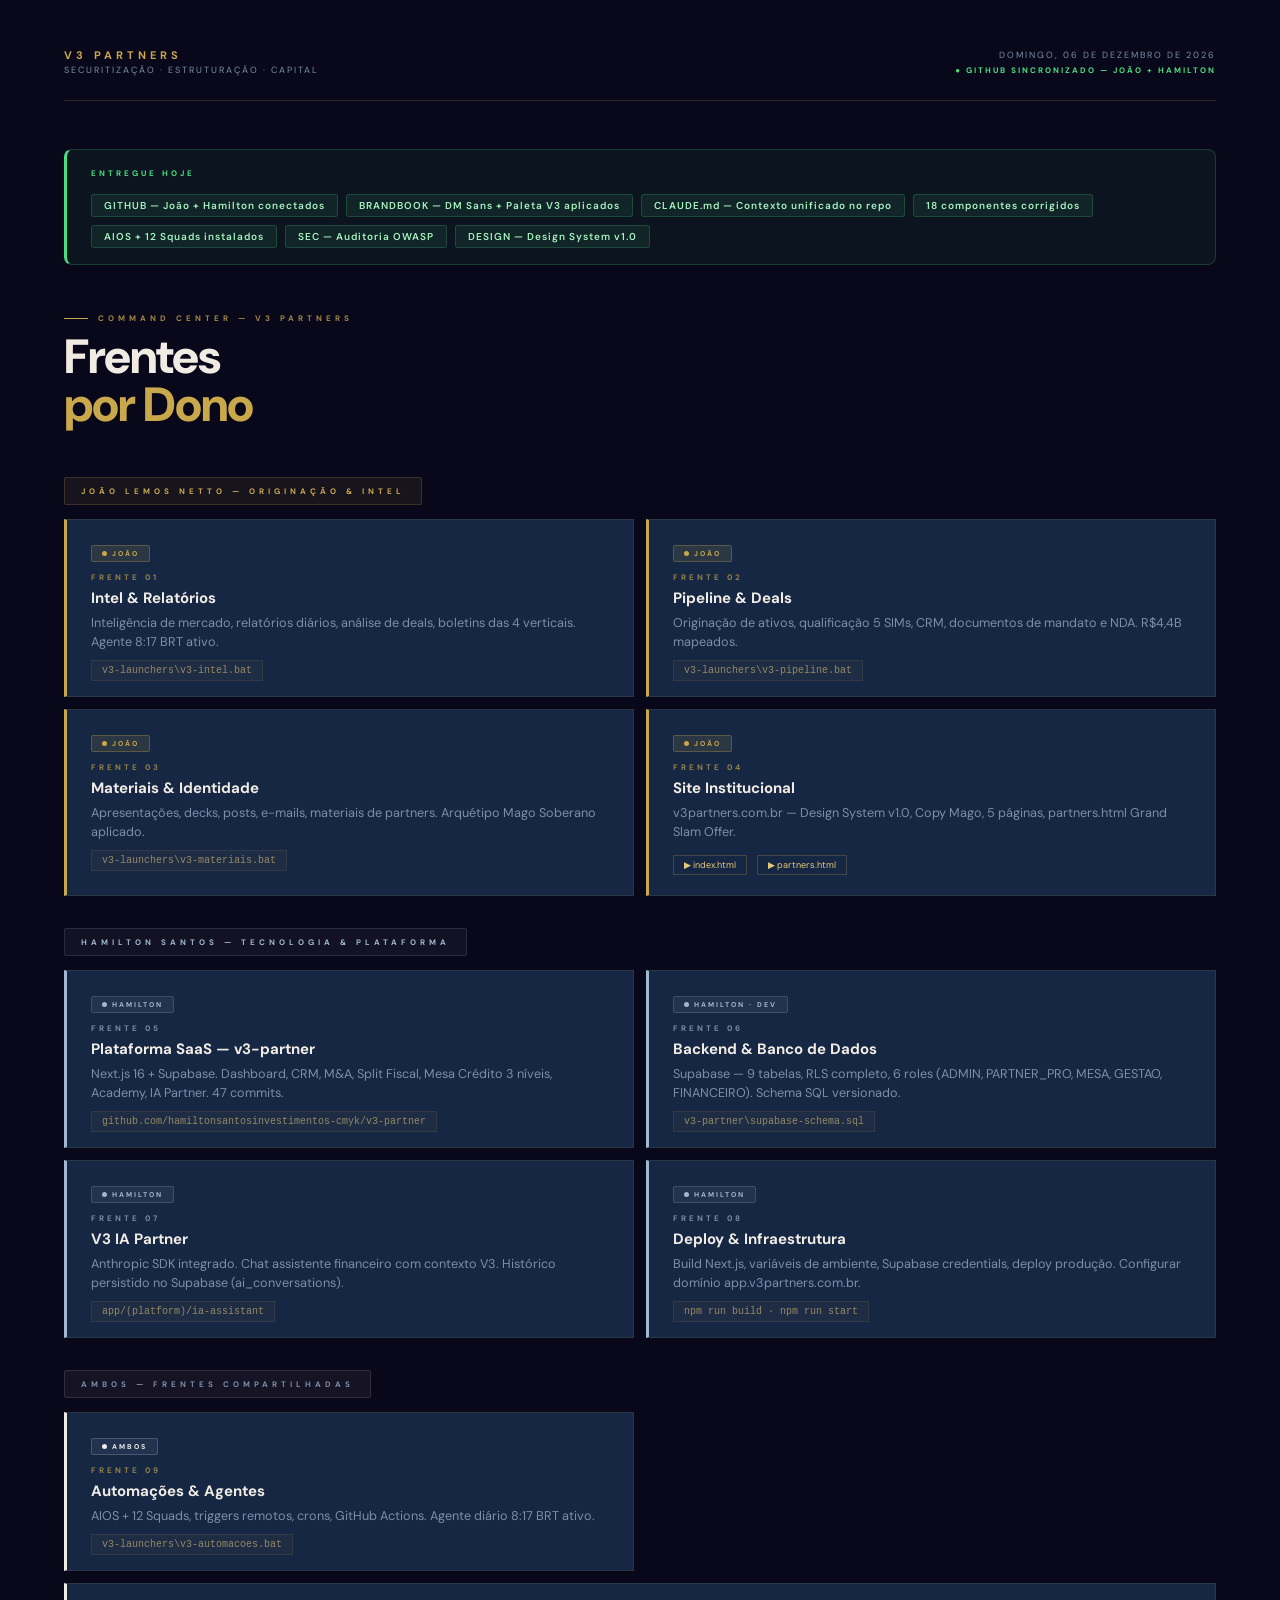
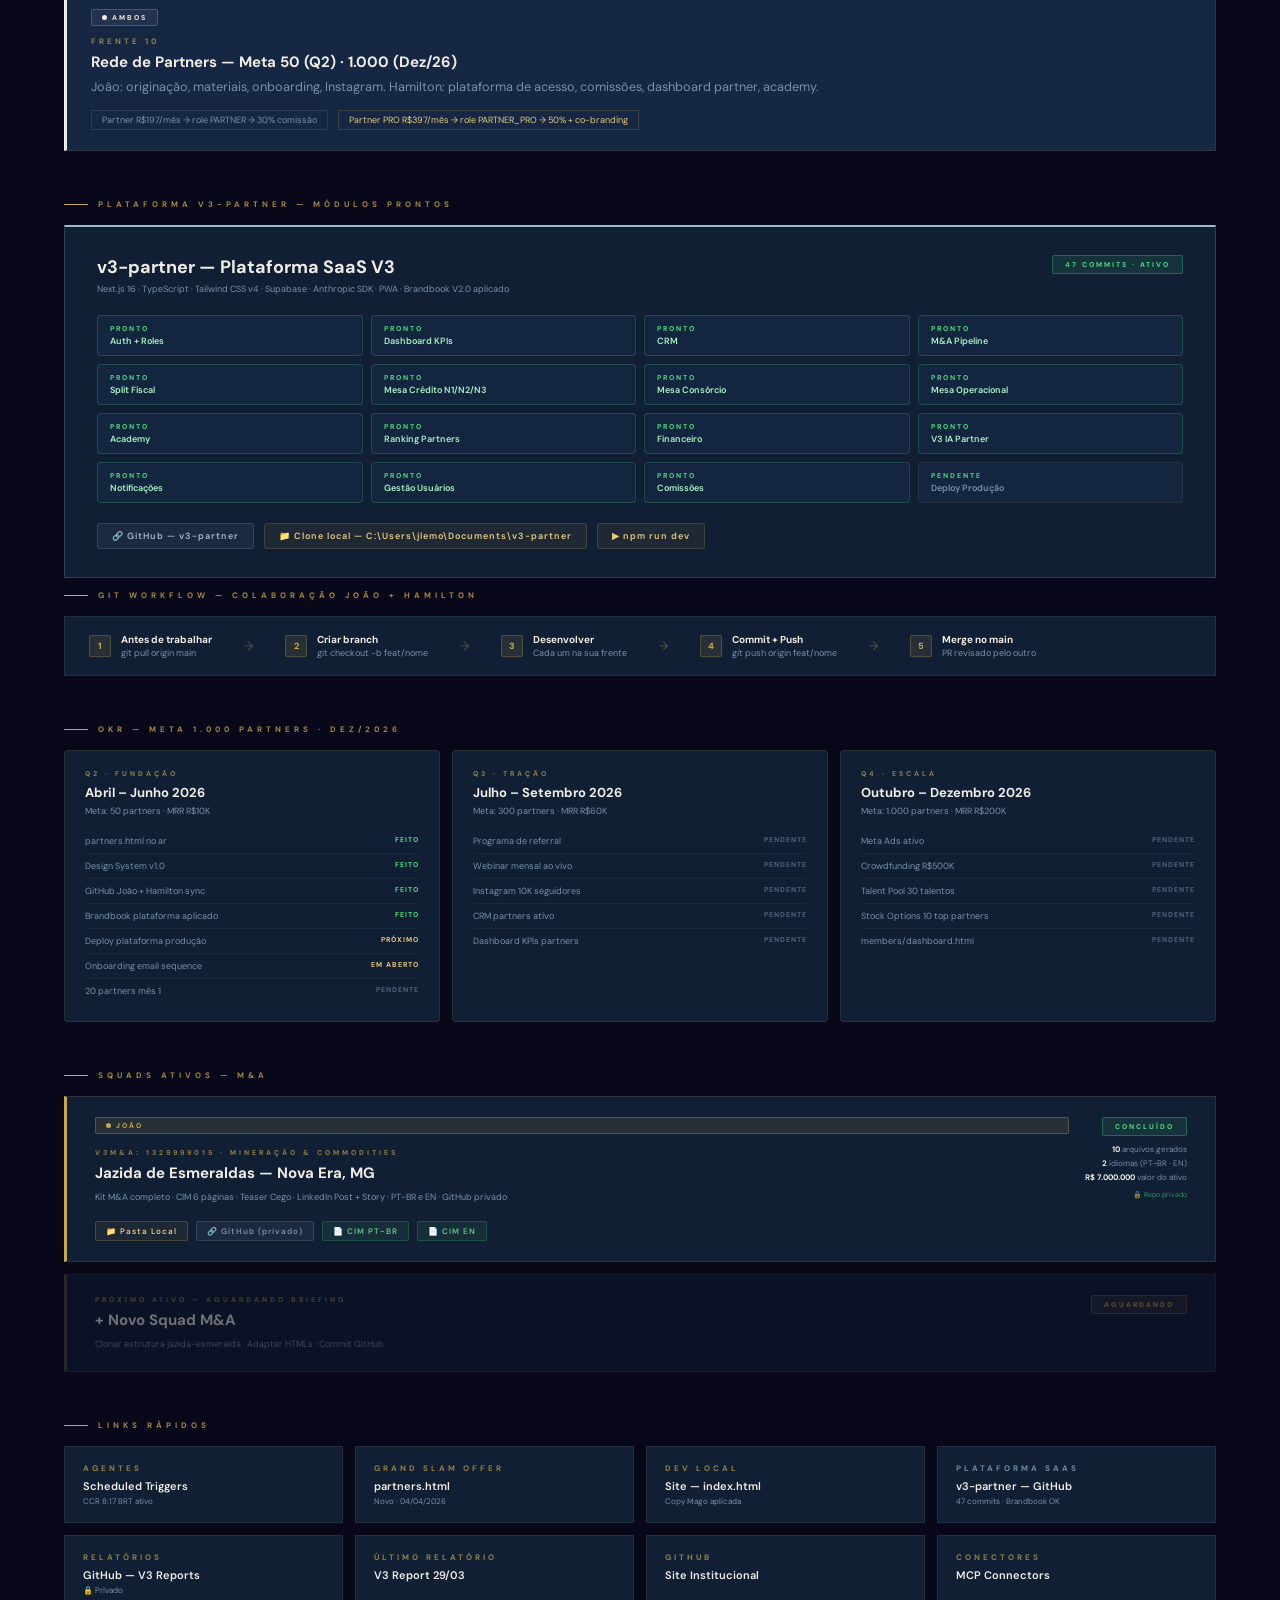
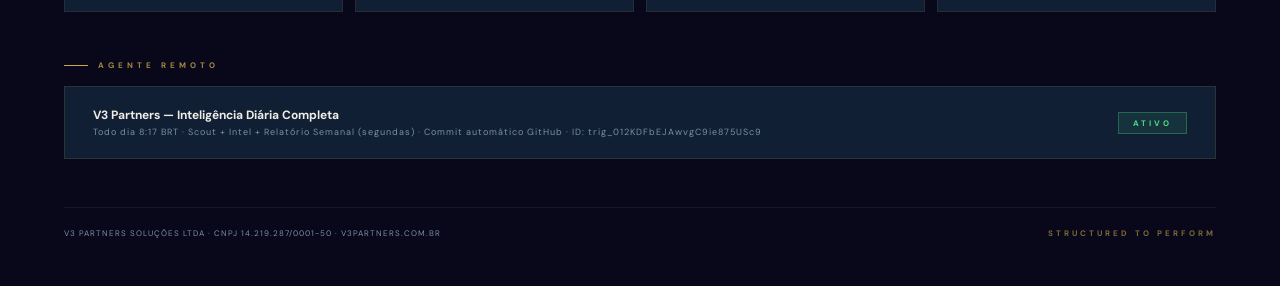
==== index.html @ 279689a3 "feat: V3 Partners Command Center portal" ====
<!DOCTYPE html>
<html lang="pt-BR">
<head>
<meta charset="UTF-8">
<title>V3 Partners — Command Center</title>
<link href="https://fonts.googleapis.com/css2?family=DM+Sans:wght@400;500;600;700;800&display=swap" rel="stylesheet">
<style>
* { margin: 0; padding: 0; box-sizing: border-box; }
body {
  background: #09081A;
  color: #F0ECE4;
  font-family: 'DM Sans', sans-serif;
  min-height: 100vh;
  padding: 48px 64px;
}
@media (max-width: 900px) { body { padding: 32px 24px; } }

header {
  display: flex;
  justify-content: space-between;
  align-items: center;
  border-bottom: 1px solid rgba(201,168,76,0.2);
  padding-bottom: 24px;
  margin-bottom: 48px;
}
.wordmark { font-size: 11px; font-weight: 700; letter-spacing: 4px; text-transform: uppercase; color: #C9A84C; }
.wordmark span { display: block; font-weight: 400; font-size: 9px; color: #7A8FA8; letter-spacing: 2px; margin-top: 2px; }
.header-right { display: flex; flex-direction: column; align-items: flex-end; gap: 4px; }
.header-date { font-size: 9px; color: #7A8FA8; letter-spacing: 2px; text-transform: uppercase; }
.header-sync { font-size: 8px; font-weight: 700; letter-spacing: 2px; text-transform: uppercase; color: #4ade80; }

.eyebrow { display: flex; align-items: center; gap: 10px; margin-bottom: 10px; }
.eyebrow-line { width: 24px; height: 1px; background: #C9A84C; }
.eyebrow-text { font-size: 8px; font-weight: 700; letter-spacing: 4px; text-transform: uppercase; color: #C9A84C; opacity: 0.8; }

h1 { font-size: 48px; font-weight: 800; color: #F0ECE4; line-height: 1; margin-bottom: 48px; letter-spacing: -1px; }
h1 span { color: #C9A84C; }

/* STATUS BAR */
.status-bar {
  background: rgba(74,222,128,0.06);
  border: 1px solid rgba(74,222,128,0.2);
  border-left: 3px solid #4ade80;
  border-radius: 8px;
  padding: 16px 24px;
  margin-bottom: 48px;
  display: flex;
  align-items: flex-start;
  gap: 16px;
  flex-wrap: wrap;
}
.status-bar-label { font-size: 8px; font-weight: 700; letter-spacing: 3px; text-transform: uppercase; color: #4ade80; white-space: nowrap; margin-top: 2px; }
.status-bar-items { display: flex; flex-wrap: wrap; gap: 8px; }
.status-chip {
  font-size: 10px; font-weight: 600; letter-spacing: 1px;
  padding: 4px 12px; border-radius: 3px;
  background: rgba(74,222,128,0.08);
  border: 1px solid rgba(74,222,128,0.2);
  color: #a7f3c0;
}

/* OWNER BADGES */
.owner {
  display: inline-flex; align-items: center; gap: 5px;
  font-size: 7px; font-weight: 700; letter-spacing: 2px; text-transform: uppercase;
  padding: 3px 10px; border-radius: 2px;
  margin-bottom: 10px;
}
.owner-joao    { background: rgba(201,168,76,0.12); border: 1px solid rgba(201,168,76,0.3); color: #C9A84C; }
.owner-hamilton{ background: rgba(122,143,168,0.12); border: 1px solid rgba(122,143,168,0.3); color: #A0B8D0; }
.owner-ambos   { background: rgba(240,236,228,0.06); border: 1px solid rgba(240,236,228,0.2); color: #F0ECE4; }
.owner-dot { width: 5px; height: 5px; border-radius: 50%; }
.owner-joao    .owner-dot { background: #C9A84C; }
.owner-hamilton .owner-dot { background: #A0B8D0; }
.owner-ambos   .owner-dot { background: #F0ECE4; }

/* FRENTES */
.frentes-container { display: flex; flex-direction: column; gap: 32px; margin-bottom: 48px; }
.frentes-col-label {
  font-size: 8px; font-weight: 700; letter-spacing: 4px; text-transform: uppercase;
  padding: 8px 16px; border-radius: 2px; display: inline-block; margin-bottom: 14px;
}
.col-joao    { background: rgba(201,168,76,0.08); border: 1px solid rgba(201,168,76,0.2); color: #C9A84C; }
.col-hamilton{ background: rgba(122,143,168,0.08); border: 1px solid rgba(122,143,168,0.2); color: #A0B8D0; }
.col-ambos   { background: rgba(240,236,228,0.05); border: 1px solid rgba(240,236,228,0.12); color: #7A8FA8; }

.frentes { display: grid; grid-template-columns: 1fr 1fr; gap: 12px; }
@media (max-width: 700px) { .frentes { grid-template-columns: 1fr; } }
.frente {
  background: #162744;
  border: 1px solid rgba(201,168,76,0.12);
  border-left: 3px solid #C9A84C;
  padding: 20px 24px;
  cursor: pointer;
  transition: border-color 0.2s, background 0.2s;
  text-decoration: none;
  display: block;
}
.frente.hamilton-frente { border-left-color: #A0B8D0; }
.frente.ambos-frente    { border-left-color: #F0ECE4; }
.frente:hover { background: #1e3359; border-color: rgba(201,168,76,0.3); }
.frente.hamilton-frente:hover { border-color: rgba(160,184,208,0.4); }
.frente-num { font-size: 8px; font-weight: 700; letter-spacing: 3px; text-transform: uppercase; color: #C9A84C; opacity: 0.7; margin-bottom: 6px; }
.frente.hamilton-frente .frente-num { color: #A0B8D0; }
.frente-title { font-size: 15px; font-weight: 700; color: #F0ECE4; margin-bottom: 5px; }
.frente-desc { font-size: 9.5pt; color: #7A8FA8; line-height: 1.5; margin-bottom: 14px; }
.frente-cmd {
  font-size: 8px; font-weight: 700; letter-spacing: 2px; text-transform: uppercase;
  color: #C9A84C; opacity: 0.6;
}
.frente-cmd code {
  background: rgba(201,168,76,0.08); border: 1px solid rgba(201,168,76,0.2);
  padding: 4px 10px; font-family: monospace; color: #E8C97A;
  font-size: 10px; letter-spacing: 0; text-transform: none; font-weight: 400;
}
.frente.full { grid-column: span 2; }

/* PLATAFORMA SAAS */
.platform-card {
  background: #111F35;
  border: 1px solid rgba(160,184,208,0.2);
  border-top: 2px solid #A0B8D0;
  padding: 28px 32px;
  margin-bottom: 12px;
}
.platform-header { display: flex; justify-content: space-between; align-items: flex-start; margin-bottom: 20px; }
.platform-title { font-size: 18px; font-weight: 700; color: #F0ECE4; }
.platform-sub { font-size: 9px; color: #7A8FA8; margin-top: 4px; }
.platform-badge { font-size: 7px; font-weight: 700; letter-spacing: 2px; text-transform: uppercase; padding: 4px 12px; border-radius: 2px; background: rgba(74,222,128,0.1); border: 1px solid rgba(74,222,128,0.3); color: #4ade80; }
.platform-modules { display: grid; grid-template-columns: repeat(4, 1fr); gap: 8px; margin-bottom: 20px; }
@media (max-width: 800px) { .platform-modules { grid-template-columns: repeat(2, 1fr); } }
.module-chip {
  background: rgba(22,39,68,0.8); border: 1px solid rgba(201,168,76,0.1);
  padding: 8px 12px; border-radius: 4px;
  font-size: 9px; font-weight: 600; color: #7A8FA8;
}
.module-chip.done { border-color: rgba(74,222,128,0.2); color: #a7f3c0; }
.module-chip span { display: block; font-size: 7px; font-weight: 700; letter-spacing: 2px; text-transform: uppercase; color: #4ade80; margin-bottom: 2px; }
.platform-links { display: flex; flex-wrap: wrap; gap: 10px; }
.plat-link {
  font-size: 9px; font-weight: 600; letter-spacing: 1px;
  padding: 6px 14px; border-radius: 3px; text-decoration: none; transition: opacity 0.2s;
}
.plat-link:hover { opacity: 0.75; }
.plat-link.github { background: rgba(122,143,168,0.1); border: 1px solid rgba(122,143,168,0.25); color: #A0B8D0; }
.plat-link.local  { background: rgba(201,168,76,0.08); border: 1px solid rgba(201,168,76,0.2); color: #E8C97A; }

/* GIT WORKFLOW */
.git-bar {
  background: #111F35; border: 1px solid rgba(240,236,228,0.08);
  padding: 16px 24px; margin-bottom: 48px;
  display: flex; align-items: center; gap: 32px; flex-wrap: wrap;
}
.git-step { display: flex; align-items: center; gap: 10px; }
.git-step-num { font-size: 9px; font-weight: 800; color: #C9A84C; background: rgba(201,168,76,0.12); border: 1px solid rgba(201,168,76,0.25); width: 22px; height: 22px; display: flex; align-items: center; justify-content: center; border-radius: 2px; flex-shrink: 0; }
.git-step-text { font-size: 9px; color: #7A8FA8; }
.git-step-text strong { color: #F0ECE4; display: block; font-size: 10px; margin-bottom: 1px; }
.git-arrow { color: rgba(201,168,76,0.4); font-size: 12px; }

/* SQUADS M&A */
.squads { display: flex; flex-direction: column; gap: 12px; margin-bottom: 48px; }
.squad-card {
  background: #111F35;
  border: 1px solid rgba(201,168,76,0.15);
  border-left: 3px solid #C9A84C;
  padding: 20px 28px;
  display: grid;
  grid-template-columns: 1fr auto;
  gap: 16px;
  align-items: start;
}
.squad-meta { display: flex; flex-direction: column; gap: 6px; }
.squad-id { font-size: 7px; font-weight: 700; letter-spacing: 3px; text-transform: uppercase; color: #C9A84C; opacity: 0.7; }
.squad-title { font-size: 15px; font-weight: 700; color: #F0ECE4; }
.squad-sub { font-size: 9px; color: #7A8FA8; line-height: 1.5; margin-top: 2px; }
.squad-paths { display: flex; flex-wrap: wrap; gap: 8px; margin-top: 10px; }
.squad-link {
  font-size: 8px; font-weight: 600; letter-spacing: 1px;
  padding: 4px 10px; border-radius: 2px; text-decoration: none; transition: opacity 0.2s;
}
.squad-link:hover { opacity: 0.8; }
.squad-link.local  { background: rgba(201,168,76,0.08); border: 1px solid rgba(201,168,76,0.25); color: #E8C97A; }
.squad-link.github { background: rgba(122,143,168,0.1);  border: 1px solid rgba(122,143,168,0.25); color: #7A8FA8; }
.squad-link.output { background: rgba(74,222,128,0.08);  border: 1px solid rgba(74,222,128,0.2);  color: #6dbf88; }
.squad-right { display: flex; flex-direction: column; align-items: flex-end; gap: 8px; }
.squad-badge { font-size: 7px; font-weight: 700; letter-spacing: 2px; text-transform: uppercase; padding: 4px 12px; border-radius: 2px; }
.squad-badge.ativo   { background: rgba(74,222,128,0.1);  border: 1px solid rgba(74,222,128,0.3);  color: #4ade80; }
.squad-badge.rascunho { background: rgba(201,168,76,0.1); border: 1px solid rgba(201,168,76,0.3); color: #C9A84C; }
.squad-outputs { display: flex; flex-direction: column; gap: 4px; align-items: flex-end; }
.squad-stat { font-size: 8px; color: #7A8FA8; text-align: right; }
.squad-stat strong { color: #F0ECE4; }

/* OKR TRACKER */
.okr-grid { display: grid; grid-template-columns: repeat(3, 1fr); gap: 12px; margin-bottom: 48px; }
@media (max-width: 700px) { .okr-grid { grid-template-columns: 1fr; } }
.okr-card {
  background: #111F35;
  border: 1px solid rgba(201,168,76,0.12);
  padding: 18px 20px;
  border-radius: 4px;
}
.okr-phase  { font-size: 7px; font-weight: 700; letter-spacing: 3px; text-transform: uppercase; color: #C9A84C; opacity: 0.7; margin-bottom: 6px; }
.okr-period { font-size: 13px; font-weight: 700; color: #F0ECE4; margin-bottom: 4px; }
.okr-meta   { font-size: 9px; color: #7A8FA8; margin-bottom: 12px; }
.okr-kr { font-size: 9px; color: #7A8FA8; padding: 6px 0; border-bottom: 1px solid rgba(240,236,228,0.04); display: flex; justify-content: space-between; gap: 8px; }
.okr-kr:last-child { border-bottom: none; }
.okr-kr-status { font-size: 7px; font-weight: 700; letter-spacing: 1px; text-transform: uppercase; white-space: nowrap; }
.okr-kr-status.done    { color: #4ade80; }
.okr-kr-status.active  { color: #E8C97A; }
.okr-kr-status.pending { color: rgba(122,143,168,0.6); }

/* LINKS RÁPIDOS */
.links { display: grid; grid-template-columns: repeat(4, 1fr); gap: 12px; margin-bottom: 48px; }
@media (max-width: 800px) { .links { grid-template-columns: repeat(2, 1fr); } }
.link-card {
  background: #111F35; border: 1px solid rgba(201,168,76,0.1);
  padding: 16px 18px; text-decoration: none; transition: background 0.2s;
}
.link-card:hover { background: #162744; }
.link-card.hamilton-link { border-color: rgba(122,143,168,0.15); }
.link-label { font-size: 8px; font-weight: 700; letter-spacing: 3px; text-transform: uppercase; color: #C9A84C; opacity: 0.7; margin-bottom: 6px; }
.link-card.hamilton-link .link-label { color: #A0B8D0; }
.link-name  { font-size: 11px; font-weight: 600; color: #F0ECE4; }
.link-note  { font-size: 8px; color: #7A8FA8; margin-top: 3px; }

/* AGENTE STATUS */
.agent-status {
  background: #111F35; border: 1px solid rgba(201,168,76,0.15);
  padding: 20px 28px; display: flex; align-items: center; justify-content: space-between;
  margin-bottom: 48px;
}
.agent-info .agent-name   { font-size: 12px; font-weight: 700; color: #F0ECE4; }
.agent-info .agent-detail { font-size: 9px; color: #7A8FA8; letter-spacing: 1px; margin-top: 3px; }
.agent-badge {
  background: rgba(74,222,128,0.1); border: 1px solid rgba(74,222,128,0.3);
  color: #4ade80; font-size: 8px; font-weight: 700; letter-spacing: 3px;
  text-transform: uppercase; padding: 5px 14px;
}

footer {
  border-top: 1px solid rgba(201,168,76,0.1);
  padding-top: 20px; margin-top: 40px;
  display: flex; justify-content: space-between;
}
footer p { font-size: 8px; color: #7A8FA8; letter-spacing: 1px; text-transform: uppercase; }
footer .tag { font-size: 8px; font-weight: 700; letter-spacing: 3px; color: #C9A84C; opacity: 0.6; text-transform: uppercase; }
</style>
</head>
<body>

<header>
  <div class="wordmark">
    V3 Partners
    <span>Securitização · Estruturação · Capital</span>
  </div>
  <div class="header-right">
    <div class="header-date" id="data-hoje"></div>
    <div class="header-sync">&#9679; GitHub Sincronizado — João + Hamilton</div>
  </div>
</header>

<!-- STATUS BAR -->
<div class="status-bar">
  <span class="status-bar-label">Entregue hoje</span>
  <div class="status-bar-items">
    <span class="status-chip">GITHUB — João + Hamilton conectados</span>
    <span class="status-chip">BRANDBOOK — DM Sans + Paleta V3 aplicados</span>
    <span class="status-chip">CLAUDE.md — Contexto unificado no repo</span>
    <span class="status-chip">18 componentes corrigidos</span>
    <span class="status-chip">AIOS + 12 Squads instalados</span>
    <span class="status-chip">SEC — Auditoria OWASP</span>
    <span class="status-chip">DESIGN — Design System v1.0</span>
  </div>
</div>

<div class="eyebrow">
  <div class="eyebrow-line"></div>
  <div class="eyebrow-text">Command Center — V3 Partners</div>
</div>
<h1>Frentes<br><span>por Dono</span></h1>

<!-- FRENTES JOÃO -->
<div class="frentes-container">

  <div>
    <div class="frentes-col-label col-joao">João Lemos Netto — Originação &amp; Intel</div>
    <div class="frentes">
      <div class="frente" onclick="abrirTerminal('v3-intel.bat')">
        <div class="owner owner-joao"><div class="owner-dot"></div>João</div>
        <div class="frente-num">Frente 01</div>
        <div class="frente-title">Intel &amp; Relatórios</div>
        <div class="frente-desc">Inteligência de mercado, relatórios diários, análise de deals, boletins das 4 verticais. Agente 8:17 BRT ativo.</div>
        <div class="frente-cmd"><code>v3-launchers\v3-intel.bat</code></div>
      </div>
      <div class="frente" onclick="abrirTerminal('v3-pipeline.bat')">
        <div class="owner owner-joao"><div class="owner-dot"></div>João</div>
        <div class="frente-num">Frente 02</div>
        <div class="frente-title">Pipeline &amp; Deals</div>
        <div class="frente-desc">Originação de ativos, qualificação 5 SIMs, CRM, documentos de mandato e NDA. R$4,4B mapeados.</div>
        <div class="frente-cmd"><code>v3-launchers\v3-pipeline.bat</code></div>
      </div>
      <div class="frente" onclick="abrirTerminal('v3-materiais.bat')">
        <div class="owner owner-joao"><div class="owner-dot"></div>João</div>
        <div class="frente-num">Frente 03</div>
        <div class="frente-title">Materiais &amp; Identidade</div>
        <div class="frente-desc">Apresentações, decks, posts, e-mails, materiais de partners. Arquétipo Mago Soberano aplicado.</div>
        <div class="frente-cmd"><code>v3-launchers\v3-materiais.bat</code></div>
      </div>
      <div class="frente" onclick="abrirSite()">
        <div class="owner owner-joao"><div class="owner-dot"></div>João</div>
        <div class="frente-num">Frente 04</div>
        <div class="frente-title">Site Institucional</div>
        <div class="frente-desc">v3partners.com.br — Design System v1.0, Copy Mago, 5 páginas, partners.html Grand Slam Offer.</div>
        <div style="display:flex; gap:10px; flex-wrap:wrap; margin-top:10px;">
          <a href="file:///C:/Users/jlemo/Documents/v3partners-site/index.html" target="_blank" style="font-size:9px; color:#E8C97A; text-decoration:none; border:1px solid rgba(201,168,76,0.25); padding:3px 10px;">&#9654; index.html</a>
          <a href="file:///C:/Users/jlemo/Documents/v3partners-site/partners.html" target="_blank" style="font-size:9px; color:#E8C97A; text-decoration:none; border:1px solid rgba(201,168,76,0.25); padding:3px 10px;">&#9654; partners.html</a>
        </div>
      </div>
    </div>
  </div>

  <!-- FRENTES HAMILTON -->
  <div>
    <div class="frentes-col-label col-hamilton">Hamilton Santos — Tecnologia &amp; Plataforma</div>
    <div class="frentes">
      <div class="frente hamilton-frente" onclick="copiarCaminho('C:\\Users\\hamilton\\v3-partner')">
        <div class="owner owner-hamilton"><div class="owner-dot"></div>Hamilton</div>
        <div class="frente-num">Frente 05</div>
        <div class="frente-title">Plataforma SaaS — v3-partner</div>
        <div class="frente-desc">Next.js 16 + Supabase. Dashboard, CRM, M&amp;A, Split Fiscal, Mesa Crédito 3 níveis, Academy, IA Partner. 47 commits.</div>
        <div class="frente-cmd"><code>github.com/hamiltonsantosinvestimentos-cmyk/v3-partner</code></div>
      </div>
      <div class="frente hamilton-frente" onclick="copiarCaminho('C:\\Users\\jlemo\\Documents\\v3-partner')">
        <div class="owner owner-hamilton"><div class="owner-dot"></div>Hamilton · Dev</div>
        <div class="frente-num">Frente 06</div>
        <div class="frente-title">Backend &amp; Banco de Dados</div>
        <div class="frente-desc">Supabase — 9 tabelas, RLS completo, 6 roles (ADMIN, PARTNER_PRO, MESA, GESTAO, FINANCEIRO). Schema SQL versionado.</div>
        <div class="frente-cmd"><code>v3-partner\supabase-schema.sql</code></div>
      </div>
      <div class="frente hamilton-frente">
        <div class="owner owner-hamilton"><div class="owner-dot"></div>Hamilton</div>
        <div class="frente-num">Frente 07</div>
        <div class="frente-title">V3 IA Partner</div>
        <div class="frente-desc">Anthropic SDK integrado. Chat assistente financeiro com contexto V3. Histórico persistido no Supabase (ai_conversations).</div>
        <div class="frente-cmd"><code>app/(platform)/ia-assistant</code></div>
      </div>
      <div class="frente hamilton-frente">
        <div class="owner owner-hamilton"><div class="owner-dot"></div>Hamilton</div>
        <div class="frente-num">Frente 08</div>
        <div class="frente-title">Deploy &amp; Infraestrutura</div>
        <div class="frente-desc">Build Next.js, variáveis de ambiente, Supabase credentials, deploy produção. Configurar domínio app.v3partners.com.br.</div>
        <div class="frente-cmd"><code>npm run build · npm run start</code></div>
      </div>
    </div>
  </div>

  <!-- FRENTES CONJUNTAS -->
  <div>
    <div class="frentes-col-label col-ambos">Ambos — Frentes Compartilhadas</div>
    <div class="frentes">
      <div class="frente ambos-frente" onclick="abrirTerminal('v3-automacoes.bat')">
        <div class="owner owner-ambos"><div class="owner-dot"></div>Ambos</div>
        <div class="frente-num">Frente 09</div>
        <div class="frente-title">Automações &amp; Agentes</div>
        <div class="frente-desc">AIOS + 12 Squads, triggers remotos, crons, GitHub Actions. Agente diário 8:17 BRT ativo.</div>
        <div class="frente-cmd"><code>v3-launchers\v3-automacoes.bat</code></div>
      </div>
      <div class="frente ambos-frente full">
        <div class="owner owner-ambos"><div class="owner-dot"></div>Ambos</div>
        <div class="frente-num">Frente 10</div>
        <div class="frente-title">Rede de Partners — Meta 50 (Q2) · 1.000 (Dez/26)</div>
        <div class="frente-desc">João: originação, materiais, onboarding, Instagram. Hamilton: plataforma de acesso, comissões, dashboard partner, academy.</div>
        <div style="display:flex; gap:10px; flex-wrap:wrap; margin-top:10px;">
          <span style="font-size:9px; color:#7A8FA8; border:1px solid rgba(240,236,228,0.1); padding:3px 10px;">Partner R$197/mês → role PARTNER → 30% comissão</span>
          <span style="font-size:9px; color:#E8C97A; border:1px solid rgba(201,168,76,0.2); padding:3px 10px;">Partner PRO R$397/mês → role PARTNER_PRO → 50% + co-branding</span>
        </div>
      </div>
    </div>
  </div>

</div>


<!-- PLATAFORMA SAAS DETALHE -->
<div class="eyebrow" style="margin-bottom:16px;">
  <div class="eyebrow-line"></div>
  <div class="eyebrow-text">Plataforma v3-partner — Módulos Prontos</div>
</div>
<div class="platform-card">
  <div class="platform-header">
    <div>
      <div class="platform-title">v3-partner — Plataforma SaaS V3</div>
      <div class="platform-sub">Next.js 16 · TypeScript · Tailwind CSS v4 · Supabase · Anthropic SDK · PWA · Brandbook V2.0 aplicado</div>
    </div>
    <div class="platform-badge">47 Commits · Ativo</div>
  </div>
  <div class="platform-modules">
    <div class="module-chip done"><span>Pronto</span>Auth + Roles</div>
    <div class="module-chip done"><span>Pronto</span>Dashboard KPIs</div>
    <div class="module-chip done"><span>Pronto</span>CRM</div>
    <div class="module-chip done"><span>Pronto</span>M&amp;A Pipeline</div>
    <div class="module-chip done"><span>Pronto</span>Split Fiscal</div>
    <div class="module-chip done"><span>Pronto</span>Mesa Crédito N1/N2/N3</div>
    <div class="module-chip done"><span>Pronto</span>Mesa Consórcio</div>
    <div class="module-chip done"><span>Pronto</span>Mesa Operacional</div>
    <div class="module-chip done"><span>Pronto</span>Academy</div>
    <div class="module-chip done"><span>Pronto</span>Ranking Partners</div>
    <div class="module-chip done"><span>Pronto</span>Financeiro</div>
    <div class="module-chip done"><span>Pronto</span>V3 IA Partner</div>
    <div class="module-chip done"><span>Pronto</span>Notificações</div>
    <div class="module-chip done"><span>Pronto</span>Gestão Usuários</div>
    <div class="module-chip done"><span>Pronto</span>Comissões</div>
    <div class="module-chip"><span>Pendente</span>Deploy Produção</div>
  </div>
  <div class="platform-links">
    <a class="plat-link github" href="https://github.com/hamiltonsantosinvestimentos-cmyk/v3-partner" target="_blank">&#128279; GitHub — v3-partner</a>
    <a class="plat-link local" href="#" onclick="copiarCaminho('C:\\Users\\jlemo\\Documents\\v3-partner');return false;">&#128193; Clone local — C:\Users\jlemo\Documents\v3-partner</a>
    <a class="plat-link local" href="#" onclick="copiarCmd('cd C:\\\\Users\\\\jlemo\\\\Documents\\\\v3-partner && npm run dev');return false;">&#9654; npm run dev</a>
  </div>
</div>


<!-- GIT WORKFLOW -->
<div class="eyebrow" style="margin-bottom:16px;">
  <div class="eyebrow-line"></div>
  <div class="eyebrow-text">Git Workflow — Colaboração João + Hamilton</div>
</div>
<div class="git-bar">
  <div class="git-step">
    <div class="git-step-num">1</div>
    <div class="git-step-text"><strong>Antes de trabalhar</strong>git pull origin main</div>
  </div>
  <div class="git-arrow">→</div>
  <div class="git-step">
    <div class="git-step-num">2</div>
    <div class="git-step-text"><strong>Criar branch</strong>git checkout -b feat/nome</div>
  </div>
  <div class="git-arrow">→</div>
  <div class="git-step">
    <div class="git-step-num">3</div>
    <div class="git-step-text"><strong>Desenvolver</strong>Cada um na sua frente</div>
  </div>
  <div class="git-arrow">→</div>
  <div class="git-step">
    <div class="git-step-num">4</div>
    <div class="git-step-text"><strong>Commit + Push</strong>git push origin feat/nome</div>
  </div>
  <div class="git-arrow">→</div>
  <div class="git-step">
    <div class="git-step-num">5</div>
    <div class="git-step-text"><strong>Merge no main</strong>PR revisado pelo outro</div>
  </div>
</div>


<!-- OKR TRACKER -->
<div class="eyebrow" style="margin-bottom:16px;">
  <div class="eyebrow-line"></div>
  <div class="eyebrow-text">OKR — Meta 1.000 Partners · Dez/2026</div>
</div>
<div class="okr-grid">
  <div class="okr-card">
    <div class="okr-phase">Q2 · Fundação</div>
    <div class="okr-period">Abril – Junho 2026</div>
    <div class="okr-meta">Meta: 50 partners · MRR R$10K</div>
    <div class="okr-kr"><span>partners.html no ar</span><span class="okr-kr-status done">Feito</span></div>
    <div class="okr-kr"><span>Design System v1.0</span><span class="okr-kr-status done">Feito</span></div>
    <div class="okr-kr"><span>GitHub João + Hamilton sync</span><span class="okr-kr-status done">Feito</span></div>
    <div class="okr-kr"><span>Brandbook plataforma aplicado</span><span class="okr-kr-status done">Feito</span></div>
    <div class="okr-kr"><span>Deploy plataforma produção</span><span class="okr-kr-status active">Próximo</span></div>
    <div class="okr-kr"><span>Onboarding email sequence</span><span class="okr-kr-status active">Em aberto</span></div>
    <div class="okr-kr"><span>20 partners mês 1</span><span class="okr-kr-status pending">Pendente</span></div>
  </div>
  <div class="okr-card">
    <div class="okr-phase">Q3 · Tração</div>
    <div class="okr-period">Julho – Setembro 2026</div>
    <div class="okr-meta">Meta: 300 partners · MRR R$60K</div>
    <div class="okr-kr"><span>Programa de referral</span><span class="okr-kr-status pending">Pendente</span></div>
    <div class="okr-kr"><span>Webinar mensal ao vivo</span><span class="okr-kr-status pending">Pendente</span></div>
    <div class="okr-kr"><span>Instagram 10K seguidores</span><span class="okr-kr-status pending">Pendente</span></div>
    <div class="okr-kr"><span>CRM partners ativo</span><span class="okr-kr-status pending">Pendente</span></div>
    <div class="okr-kr"><span>Dashboard KPIs partners</span><span class="okr-kr-status pending">Pendente</span></div>
  </div>
  <div class="okr-card">
    <div class="okr-phase">Q4 · Escala</div>
    <div class="okr-period">Outubro – Dezembro 2026</div>
    <div class="okr-meta">Meta: 1.000 partners · MRR R$200K</div>
    <div class="okr-kr"><span>Meta Ads ativo</span><span class="okr-kr-status pending">Pendente</span></div>
    <div class="okr-kr"><span>Crowdfunding R$500K</span><span class="okr-kr-status pending">Pendente</span></div>
    <div class="okr-kr"><span>Talent Pool 30 talentos</span><span class="okr-kr-status pending">Pendente</span></div>
    <div class="okr-kr"><span>Stock Options 10 top partners</span><span class="okr-kr-status pending">Pendente</span></div>
    <div class="okr-kr"><span>members/dashboard.html</span><span class="okr-kr-status pending">Pendente</span></div>
  </div>
</div>


<!-- SQUADS M&A -->
<div class="eyebrow" style="margin-bottom:16px;">
  <div class="eyebrow-line"></div>
  <div class="eyebrow-text">Squads Ativos — M&A</div>
</div>
<div class="squads">
  <div class="squad-card">
    <div class="squad-meta">
      <div class="owner owner-joao" style="margin-bottom:8px;"><div class="owner-dot"></div>João</div>
      <div class="squad-id">V3M&A: 1329999015 · Mineração &amp; Commodities</div>
      <div class="squad-title">Jazida de Esmeraldas — Nova Era, MG</div>
      <div class="squad-sub">Kit M&A completo · CIM 6 páginas · Teaser Cego · LinkedIn Post + Story · PT-BR e EN · GitHub privado</div>
      <div class="squad-paths">
        <a class="squad-link local" href="#" onclick="copiarCaminho('C:\\Users\\jlemo\\Documents\\v3partners\\squad\\jazida-esmeralda');return false;">&#128193; Pasta Local</a>
        <a class="squad-link github" href="https://github.com/Jlnetto35/kit-estrutura-es-V3-M-A" target="_blank">&#128279; GitHub (privado)</a>
        <a class="squad-link output" href="file:///C:/Users/jlemo/Documents/v3partners/squad/jazida-esmeralda/output/pt-br/cim-jazida-esmeralda.pdf" target="_blank">&#128196; CIM PT-BR</a>
        <a class="squad-link output" href="file:///C:/Users/jlemo/Documents/v3partners/squad/jazida-esmeralda/output/en/cim-emerald-mine.pdf" target="_blank">&#128196; CIM EN</a>
      </div>
    </div>
    <div class="squad-right">
      <div class="squad-badge ativo">Concluído</div>
      <div class="squad-outputs">
        <div class="squad-stat"><strong>10</strong> arquivos gerados</div>
        <div class="squad-stat"><strong>2</strong> idiomas (PT-BR · EN)</div>
        <div class="squad-stat"><strong>R$ 7.000.000</strong> valor do ativo</div>
        <div class="squad-stat" style="color:rgba(74,222,128,0.6); margin-top:4px; font-size:7px;">&#128274; Repo privado</div>
      </div>
    </div>
  </div>
  <div class="squad-card" style="opacity:0.45; border-left-color: rgba(201,168,76,0.3);">
    <div class="squad-meta">
      <div class="squad-id">Próximo ativo — aguardando briefing</div>
      <div class="squad-title">+ Novo Squad M&A</div>
      <div class="squad-sub">Clonar estrutura jazida-esmeralda · Adaptar HTMLs · Commit GitHub</div>
    </div>
    <div class="squad-right">
      <div class="squad-badge rascunho">Aguardando</div>
    </div>
  </div>
</div>


<!-- LINKS RÁPIDOS -->
<div class="eyebrow" style="margin-bottom:16px;">
  <div class="eyebrow-line"></div>
  <div class="eyebrow-text">Links Rápidos</div>
</div>
<div class="links">
  <a class="link-card" href="https://claude.ai/code/scheduled" target="_blank">
    <div class="link-label">Agentes</div>
    <div class="link-name">Scheduled Triggers</div>
    <div class="link-note">CCR 8:17 BRT ativo</div>
  </a>
  <a class="link-card" href="file:///C:/Users/jlemo/Documents/v3partners-site/partners.html" target="_blank">
    <div class="link-label">Grand Slam Offer</div>
    <div class="link-name">partners.html</div>
    <div class="link-note">Novo · 04/04/2026</div>
  </a>
  <a class="link-card" href="file:///C:/Users/jlemo/Documents/v3partners-site/index.html" target="_blank">
    <div class="link-label">Dev Local</div>
    <div class="link-name">Site — index.html</div>
    <div class="link-note">Copy Mago aplicada</div>
  </a>
  <a class="link-card hamilton-link" href="https://github.com/hamiltonsantosinvestimentos-cmyk/v3-partner" target="_blank">
    <div class="link-label">Plataforma SaaS</div>
    <div class="link-name">v3-partner — GitHub</div>
    <div class="link-note">47 commits · Brandbook OK</div>
  </a>
  <a class="link-card" href="https://github.com/Jlnetto35/relat-rios-de-intelig-ncia-de-mercado-v3-M-A" target="_blank">
    <div class="link-label">Relatórios</div>
    <div class="link-name">GitHub — V3 Reports</div>
    <div class="link-note">&#128274; Privado</div>
  </a>
  <a class="link-card" href="file:///C:/Users/jlemo/Documents/v3partners/reports/v3-report-2026-03-29.html" target="_blank">
    <div class="link-label">Último Relatório</div>
    <div class="link-name">V3 Report 29/03</div>
  </a>
  <a class="link-card" href="https://github.com/Jlnetto35/-v3-partners--site-intitucional" target="_blank">
    <div class="link-label">GitHub</div>
    <div class="link-name">Site Institucional</div>
  </a>
  <a class="link-card" href="https://claude.ai/settings/connectors" target="_blank">
    <div class="link-label">Conectores</div>
    <div class="link-name">MCP Connectors</div>
  </a>
</div>


<!-- AGENTE REMOTO -->
<div class="eyebrow" style="margin-bottom:16px;">
  <div class="eyebrow-line"></div>
  <div class="eyebrow-text">Agente Remoto</div>
</div>
<div class="agent-status">
  <div class="agent-info">
    <div class="agent-name">V3 Partners — Inteligência Diária Completa</div>
    <div class="agent-detail">Todo dia 8:17 BRT · Scout + Intel + Relatório Semanal (segundas) · Commit automático GitHub · ID: trig_012KDFbEJAwvgC9ie875USc9</div>
  </div>
  <div class="agent-badge">Ativo</div>
</div>

<footer>
  <p>V3 Partners Soluções Ltda · CNPJ 14.219.287/0001-50 · v3partners.com.br</p>
  <div class="tag">Structured to Perform</div>
</footer>

<script>
  const d = new Date();
  const opts = { weekday:'long', day:'2-digit', month:'long', year:'numeric' };
  document.getElementById('data-hoje').textContent = d.toLocaleDateString('pt-BR', opts).toUpperCase();

  function abrirTerminal(bat) {
    const path = 'C:\\Users\\jlemo\\v3-launchers\\' + bat;
    navigator.clipboard.writeText(path).catch(() => {});
    alert('Execute no PowerShell:\n\n' + path + '\n\n(caminho copiado)');
  }

  function copiarCaminho(caminho) {
    navigator.clipboard.writeText(caminho).catch(() => {});
    alert('Caminho copiado:\n\n' + caminho);
  }

  function copiarCmd(cmd) {
    navigator.clipboard.writeText(cmd).catch(() => {});
    alert('Comando copiado:\n\n' + cmd);
  }

  function abrirSite() {
    const cmd = 'code "C:\\Users\\jlemo\\Documents\\v3partners-site"';
    navigator.clipboard.writeText(cmd).catch(() => {});
    alert('Abrir no VS Code:\n\n' + cmd + '\n\n(copiado)');
  }
</script>

</body>
</html>
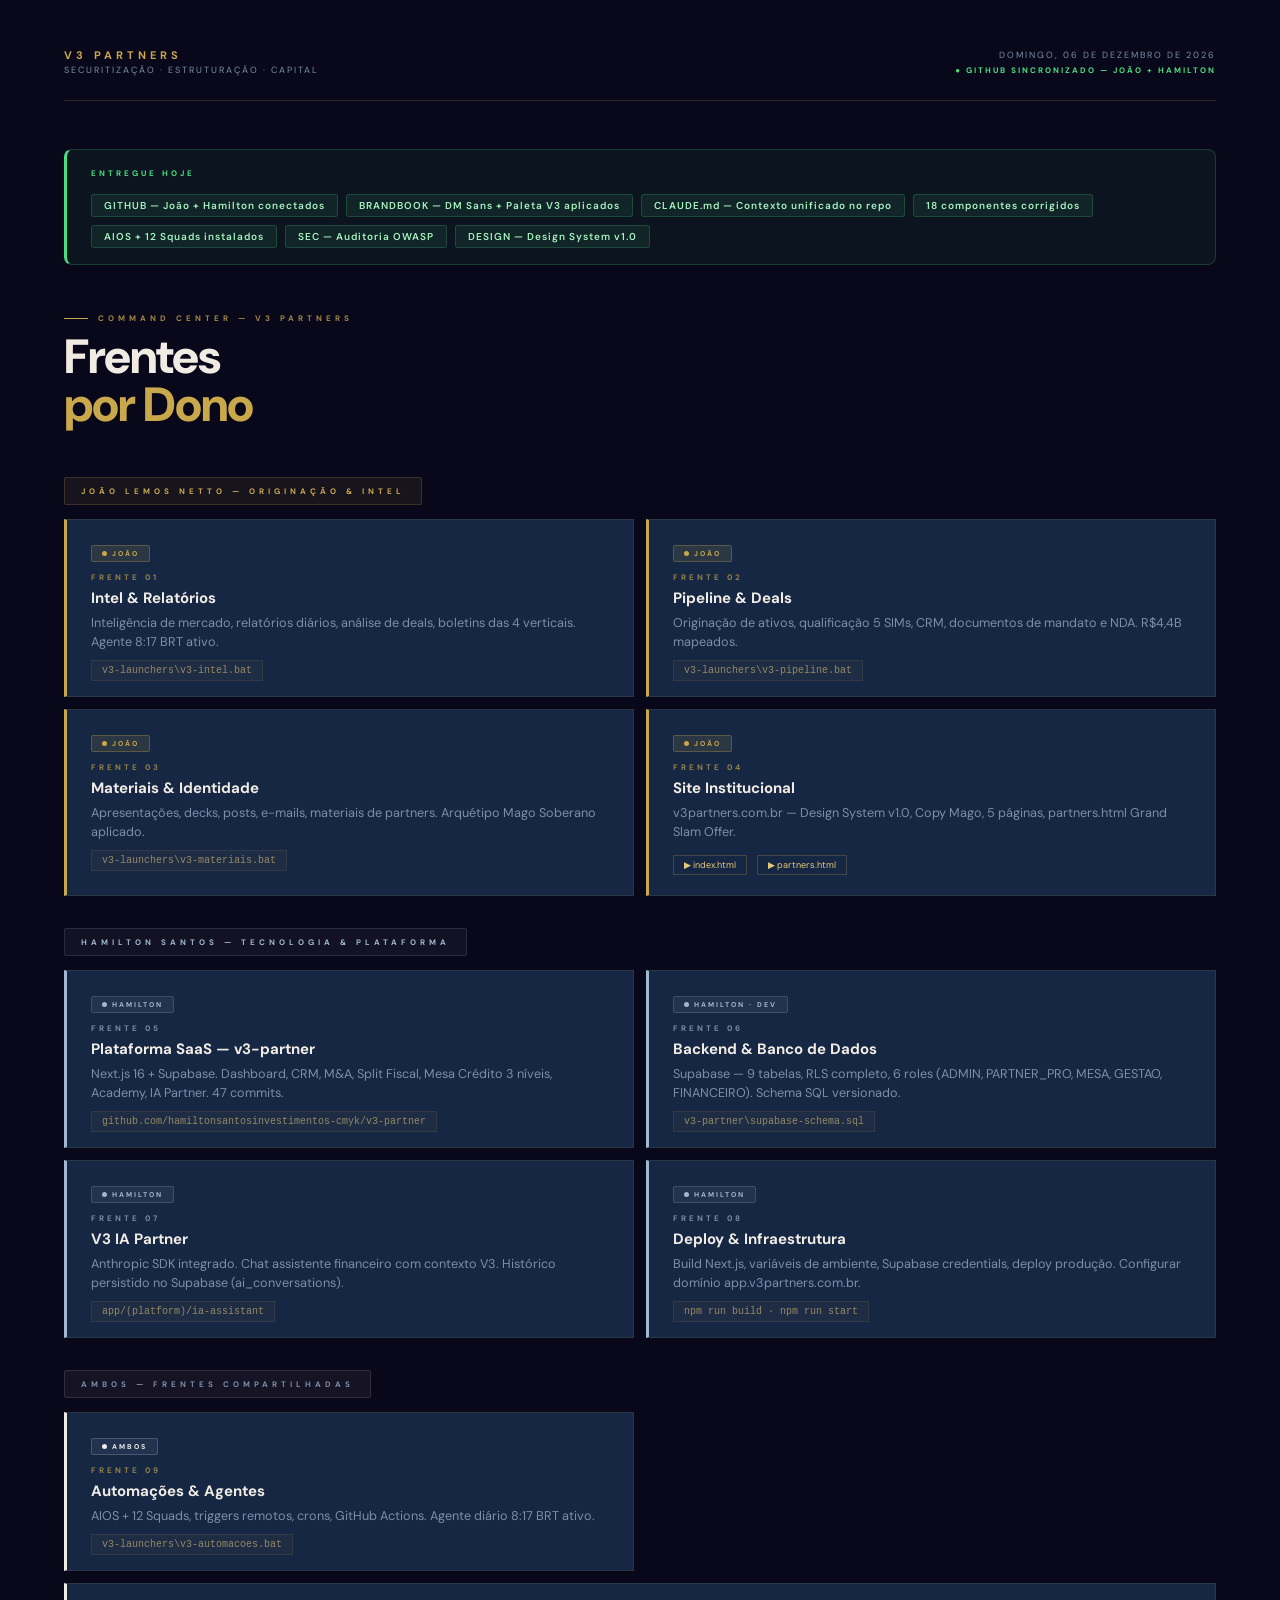
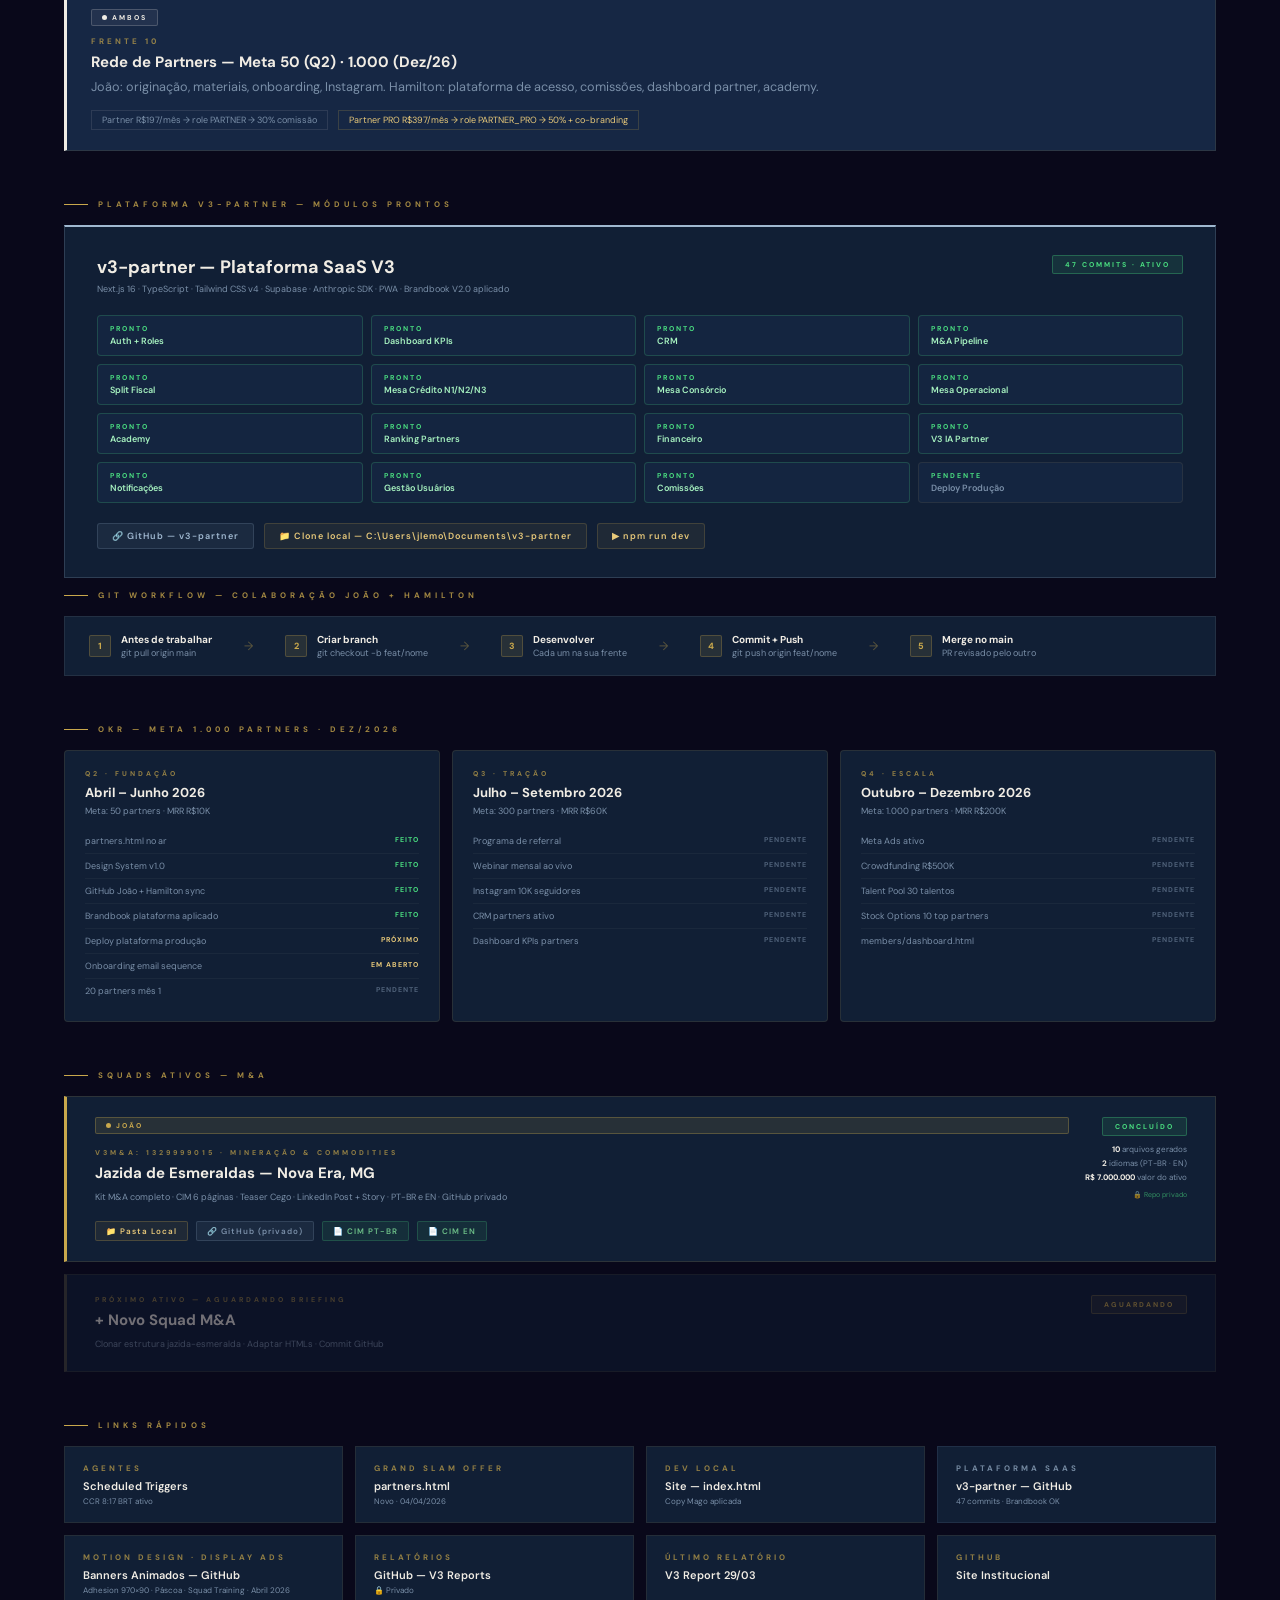
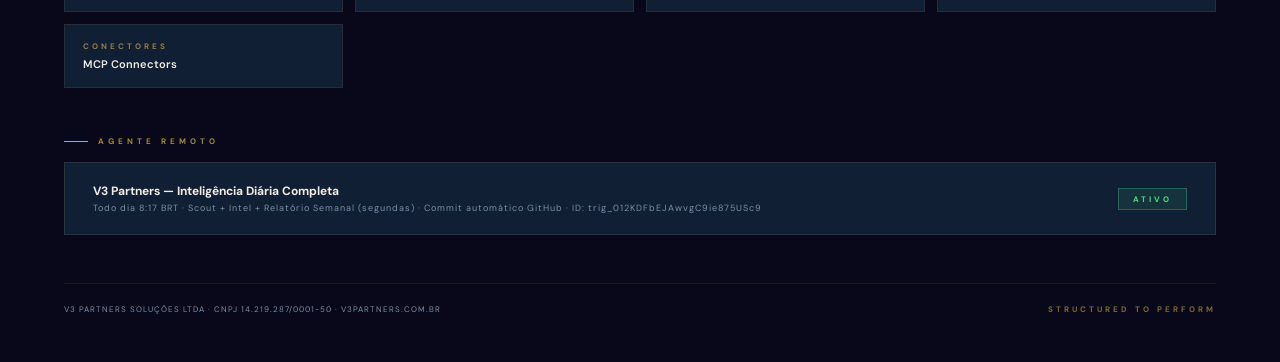
==== commit 981a38f1: "feat: adiciona card projeto-banners-animados no portal Link para novo repo de motion design — adhesi" ====
--- a/index.html
+++ b/index.html
@@ -562,6 +562,11 @@
     <div class="link-name">v3-partner — GitHub</div>
     <div class="link-note">47 commits · Brandbook OK</div>
   </a>
+  <a class="link-card" href="https://github.com/Jlnetto35/projeto-banners-animados" target="_blank">
+    <div class="link-label">Motion Design · Display Ads</div>
+    <div class="link-name">Banners Animados — GitHub</div>
+    <div class="link-note">Adhesion 970×90 · Páscoa · Squad Training · Abril 2026</div>
+  </a>
   <a class="link-card" href="https://github.com/Jlnetto35/relat-rios-de-intelig-ncia-de-mercado-v3-M-A" target="_blank">
     <div class="link-label">Relatórios</div>
     <div class="link-name">GitHub — V3 Reports</div>
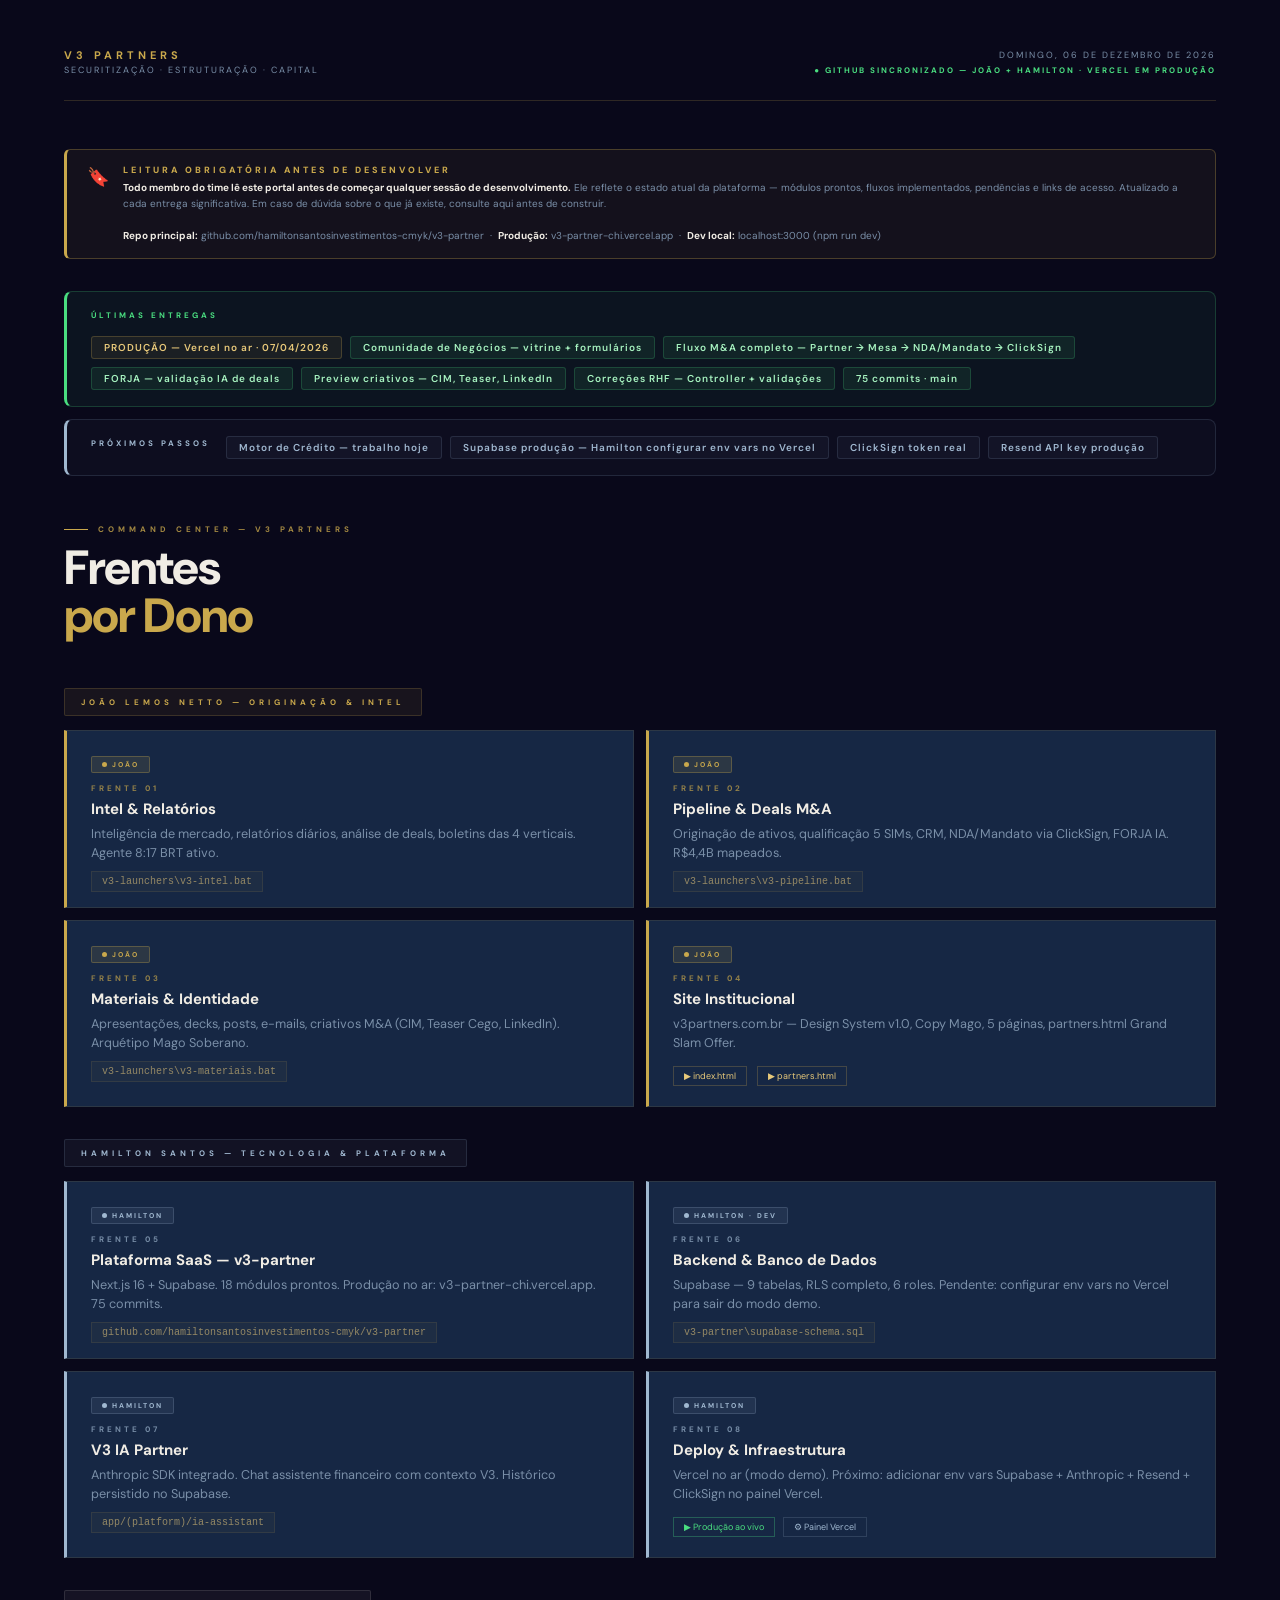
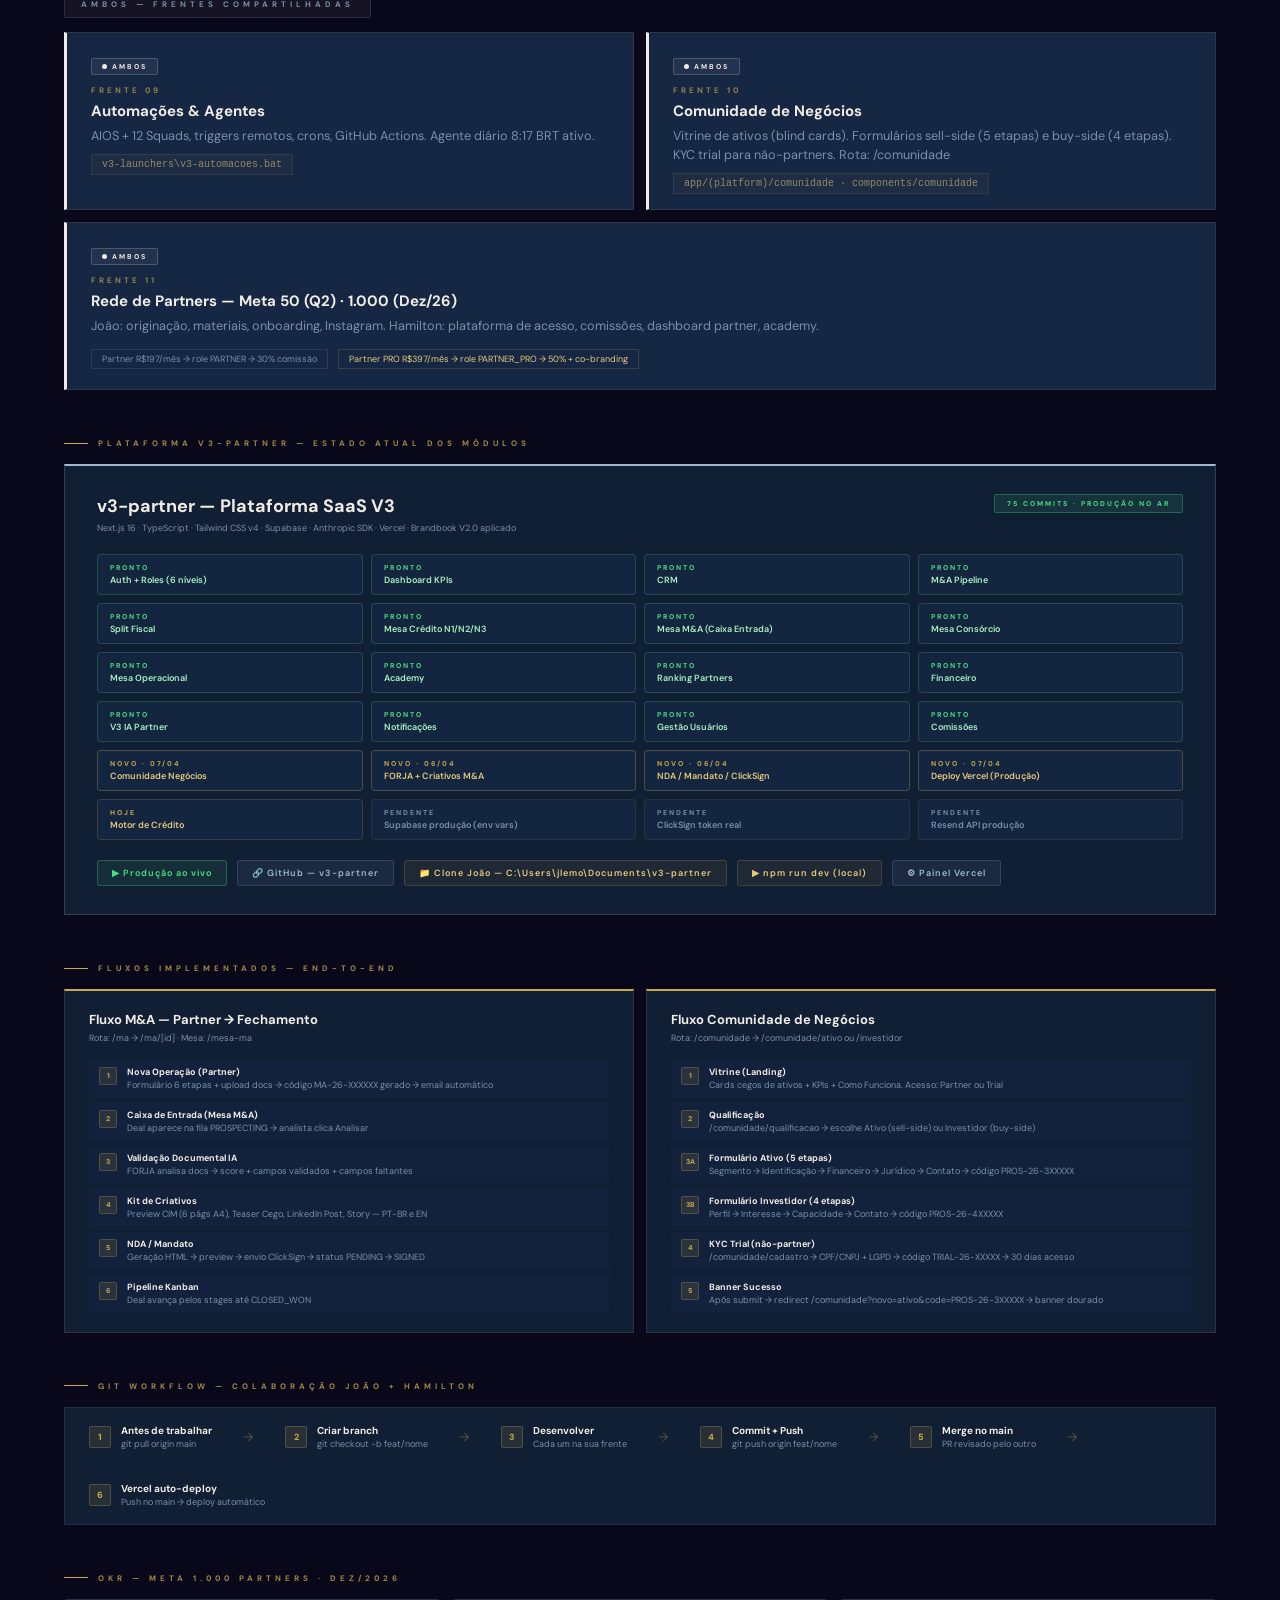
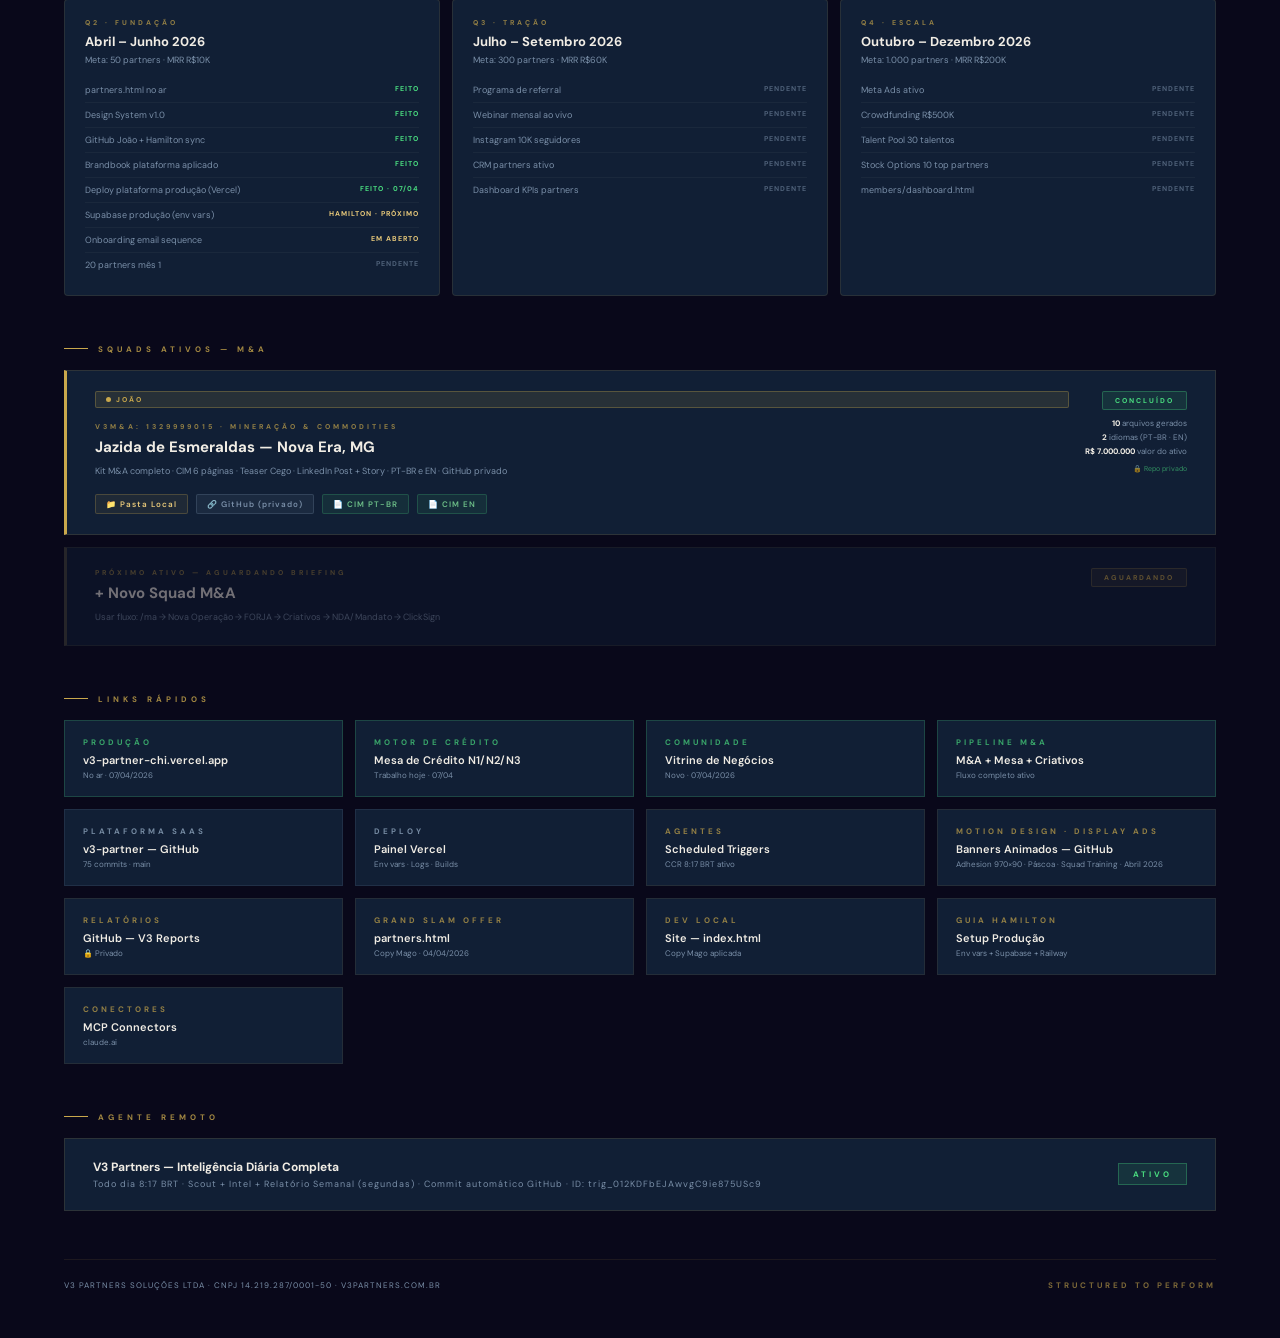
==== commit 01af9528: "chore: atualiza portal command center — estado 07/04/2026 - Instrução obrigatória de leitura antes d" ====
--- a/index.html
+++ b/index.html
@@ -36,6 +36,23 @@
 h1 { font-size: 48px; font-weight: 800; color: #F0ECE4; line-height: 1; margin-bottom: 48px; letter-spacing: -1px; }
 h1 span { color: #C9A84C; }
 
+/* ALERTA INSTRUÇÃO */
+.leitura-obrigatoria {
+  background: rgba(201,168,76,0.06);
+  border: 1px solid rgba(201,168,76,0.3);
+  border-left: 3px solid #C9A84C;
+  border-radius: 6px;
+  padding: 14px 20px;
+  margin-bottom: 32px;
+  display: flex;
+  align-items: flex-start;
+  gap: 14px;
+}
+.leitura-obrigatoria .lo-icon { font-size: 18px; flex-shrink: 0; margin-top: 1px; }
+.leitura-obrigatoria .lo-title { font-size: 9px; font-weight: 800; letter-spacing: 3px; text-transform: uppercase; color: #C9A84C; margin-bottom: 4px; }
+.leitura-obrigatoria .lo-text { font-size: 10px; color: #7A8FA8; line-height: 1.6; }
+.leitura-obrigatoria .lo-text strong { color: #F0ECE4; }
+
 /* STATUS BAR */
 .status-bar {
   background: rgba(74,222,128,0.06);
@@ -43,7 +60,7 @@
   border-left: 3px solid #4ade80;
   border-radius: 8px;
   padding: 16px 24px;
-  margin-bottom: 48px;
+  margin-bottom: 12px;
   display: flex;
   align-items: flex-start;
   gap: 16px;
@@ -57,6 +74,11 @@
   background: rgba(74,222,128,0.08);
   border: 1px solid rgba(74,222,128,0.2);
   color: #a7f3c0;
+}
+.status-chip.gold {
+  background: rgba(201,168,76,0.08);
+  border-color: rgba(201,168,76,0.25);
+  color: #E8C97A;
 }
 
 /* OWNER BADGES */
@@ -135,7 +157,10 @@
   font-size: 9px; font-weight: 600; color: #7A8FA8;
 }
 .module-chip.done { border-color: rgba(74,222,128,0.2); color: #a7f3c0; }
-.module-chip span { display: block; font-size: 7px; font-weight: 700; letter-spacing: 2px; text-transform: uppercase; color: #4ade80; margin-bottom: 2px; }
+.module-chip.new  { border-color: rgba(201,168,76,0.3); color: #E8C97A; }
+.module-chip span { display: block; font-size: 7px; font-weight: 700; letter-spacing: 2px; text-transform: uppercase; margin-bottom: 2px; }
+.module-chip.done span { color: #4ade80; }
+.module-chip.new  span { color: #C9A84C; }
 .platform-links { display: flex; flex-wrap: wrap; gap: 10px; }
 .plat-link {
   font-size: 9px; font-weight: 600; letter-spacing: 1px;
@@ -144,6 +169,27 @@
 .plat-link:hover { opacity: 0.75; }
 .plat-link.github { background: rgba(122,143,168,0.1); border: 1px solid rgba(122,143,168,0.25); color: #A0B8D0; }
 .plat-link.local  { background: rgba(201,168,76,0.08); border: 1px solid rgba(201,168,76,0.2); color: #E8C97A; }
+.plat-link.prod   { background: rgba(74,222,128,0.08); border: 1px solid rgba(74,222,128,0.3); color: #4ade80; }
+
+/* FLUXOS */
+.fluxo-grid { display: grid; grid-template-columns: 1fr 1fr; gap: 12px; margin-bottom: 48px; }
+@media (max-width: 700px) { .fluxo-grid { grid-template-columns: 1fr; } }
+.fluxo-card {
+  background: #111F35;
+  border: 1px solid rgba(201,168,76,0.15);
+  border-top: 2px solid #C9A84C;
+  padding: 20px 24px;
+}
+.fluxo-title { font-size: 13px; font-weight: 700; color: #F0ECE4; margin-bottom: 4px; }
+.fluxo-sub   { font-size: 9px; color: #7A8FA8; margin-bottom: 14px; line-height: 1.5; }
+.fluxo-steps { display: flex; flex-direction: column; gap: 6px; }
+.fluxo-step  {
+  display: flex; align-items: flex-start; gap: 10px;
+  font-size: 9px; color: #7A8FA8; padding: 6px 10px;
+  background: rgba(22,39,68,0.5); border-radius: 3px;
+}
+.fluxo-step-n { font-size: 7px; font-weight: 800; color: #C9A84C; background: rgba(201,168,76,0.12); border: 1px solid rgba(201,168,76,0.25); width: 18px; height: 18px; display: flex; align-items: center; justify-content: center; border-radius: 2px; flex-shrink: 0; margin-top: 1px; }
+.fluxo-step strong { color: #F0ECE4; display: block; font-size: 9px; margin-bottom: 1px; }
 
 /* GIT WORKFLOW */
 .git-bar {
@@ -218,8 +264,10 @@
 }
 .link-card:hover { background: #162744; }
 .link-card.hamilton-link { border-color: rgba(122,143,168,0.15); }
+.link-card.prod-link { border-color: rgba(74,222,128,0.2); }
 .link-label { font-size: 8px; font-weight: 700; letter-spacing: 3px; text-transform: uppercase; color: #C9A84C; opacity: 0.7; margin-bottom: 6px; }
 .link-card.hamilton-link .link-label { color: #A0B8D0; }
+.link-card.prod-link .link-label { color: #4ade80; }
 .link-name  { font-size: 11px; font-weight: 600; color: #F0ECE4; }
 .link-note  { font-size: 8px; color: #7A8FA8; margin-top: 3px; }
 
@@ -255,21 +303,47 @@
   </div>
   <div class="header-right">
     <div class="header-date" id="data-hoje"></div>
-    <div class="header-sync">&#9679; GitHub Sincronizado — João + Hamilton</div>
+    <div class="header-sync">&#9679; GitHub Sincronizado — João + Hamilton · Vercel em Produção</div>
   </div>
 </header>
 
-<!-- STATUS BAR -->
+<!-- INSTRUÇÃO OBRIGATÓRIA -->
+<div class="leitura-obrigatoria">
+  <div class="lo-icon">&#128278;</div>
+  <div>
+    <div class="lo-title">Leitura obrigatória antes de desenvolver</div>
+    <div class="lo-text">
+      <strong>Todo membro do time lê este portal antes de começar qualquer sessão de desenvolvimento.</strong>
+      Ele reflete o estado atual da plataforma — módulos prontos, fluxos implementados, pendências e links de acesso.
+      Atualizado a cada entrega significativa. Em caso de dúvida sobre o que já existe, consulte aqui antes de construir.
+      <br><br>
+      <strong>Repo principal:</strong> github.com/hamiltonsantosinvestimentos-cmyk/v3-partner &nbsp;·&nbsp;
+      <strong>Produção:</strong> v3-partner-chi.vercel.app &nbsp;·&nbsp;
+      <strong>Dev local:</strong> localhost:3000 (npm run dev)
+    </div>
+  </div>
+</div>
+
+<!-- STATUS BAR — ÚLTIMAS ENTREGAS -->
 <div class="status-bar">
-  <span class="status-bar-label">Entregue hoje</span>
+  <span class="status-bar-label">Últimas entregas</span>
   <div class="status-bar-items">
-    <span class="status-chip">GITHUB — João + Hamilton conectados</span>
-    <span class="status-chip">BRANDBOOK — DM Sans + Paleta V3 aplicados</span>
-    <span class="status-chip">CLAUDE.md — Contexto unificado no repo</span>
-    <span class="status-chip">18 componentes corrigidos</span>
-    <span class="status-chip">AIOS + 12 Squads instalados</span>
-    <span class="status-chip">SEC — Auditoria OWASP</span>
-    <span class="status-chip">DESIGN — Design System v1.0</span>
+    <span class="status-chip gold">PRODUÇÃO — Vercel no ar · 07/04/2026</span>
+    <span class="status-chip">Comunidade de Negócios — vitrine + formulários</span>
+    <span class="status-chip">Fluxo M&amp;A completo — Partner → Mesa → NDA/Mandato → ClickSign</span>
+    <span class="status-chip">FORJA — validação IA de deals</span>
+    <span class="status-chip">Preview criativos — CIM, Teaser, LinkedIn</span>
+    <span class="status-chip">Correções RHF — Controller + validações</span>
+    <span class="status-chip">75 commits · main</span>
+  </div>
+</div>
+<div class="status-bar" style="margin-bottom:48px; background: rgba(122,143,168,0.04); border-color: rgba(122,143,168,0.2); border-left-color: #A0B8D0;">
+  <span class="status-bar-label" style="color:#A0B8D0;">Próximos passos</span>
+  <div class="status-bar-items">
+    <span class="status-chip" style="background:rgba(122,143,168,0.06); border-color:rgba(122,143,168,0.2); color:#A0B8D0;">Motor de Crédito — trabalho hoje</span>
+    <span class="status-chip" style="background:rgba(122,143,168,0.06); border-color:rgba(122,143,168,0.2); color:#A0B8D0;">Supabase produção — Hamilton configurar env vars no Vercel</span>
+    <span class="status-chip" style="background:rgba(122,143,168,0.06); border-color:rgba(122,143,168,0.2); color:#A0B8D0;">ClickSign token real</span>
+    <span class="status-chip" style="background:rgba(122,143,168,0.06); border-color:rgba(122,143,168,0.2); color:#A0B8D0;">Resend API key produção</span>
   </div>
 </div>
 
@@ -295,15 +369,15 @@
       <div class="frente" onclick="abrirTerminal('v3-pipeline.bat')">
         <div class="owner owner-joao"><div class="owner-dot"></div>João</div>
         <div class="frente-num">Frente 02</div>
-        <div class="frente-title">Pipeline &amp; Deals</div>
-        <div class="frente-desc">Originação de ativos, qualificação 5 SIMs, CRM, documentos de mandato e NDA. R$4,4B mapeados.</div>
+        <div class="frente-title">Pipeline &amp; Deals M&amp;A</div>
+        <div class="frente-desc">Originação de ativos, qualificação 5 SIMs, CRM, NDA/Mandato via ClickSign, FORJA IA. R$4,4B mapeados.</div>
         <div class="frente-cmd"><code>v3-launchers\v3-pipeline.bat</code></div>
       </div>
       <div class="frente" onclick="abrirTerminal('v3-materiais.bat')">
         <div class="owner owner-joao"><div class="owner-dot"></div>João</div>
         <div class="frente-num">Frente 03</div>
         <div class="frente-title">Materiais &amp; Identidade</div>
-        <div class="frente-desc">Apresentações, decks, posts, e-mails, materiais de partners. Arquétipo Mago Soberano aplicado.</div>
+        <div class="frente-desc">Apresentações, decks, posts, e-mails, criativos M&amp;A (CIM, Teaser Cego, LinkedIn). Arquétipo Mago Soberano.</div>
         <div class="frente-cmd"><code>v3-launchers\v3-materiais.bat</code></div>
       </div>
       <div class="frente" onclick="abrirSite()">
@@ -327,29 +401,32 @@
         <div class="owner owner-hamilton"><div class="owner-dot"></div>Hamilton</div>
         <div class="frente-num">Frente 05</div>
         <div class="frente-title">Plataforma SaaS — v3-partner</div>
-        <div class="frente-desc">Next.js 16 + Supabase. Dashboard, CRM, M&amp;A, Split Fiscal, Mesa Crédito 3 níveis, Academy, IA Partner. 47 commits.</div>
+        <div class="frente-desc">Next.js 16 + Supabase. 18 módulos prontos. Produção no ar: v3-partner-chi.vercel.app. 75 commits.</div>
         <div class="frente-cmd"><code>github.com/hamiltonsantosinvestimentos-cmyk/v3-partner</code></div>
       </div>
       <div class="frente hamilton-frente" onclick="copiarCaminho('C:\\Users\\jlemo\\Documents\\v3-partner')">
         <div class="owner owner-hamilton"><div class="owner-dot"></div>Hamilton · Dev</div>
         <div class="frente-num">Frente 06</div>
         <div class="frente-title">Backend &amp; Banco de Dados</div>
-        <div class="frente-desc">Supabase — 9 tabelas, RLS completo, 6 roles (ADMIN, PARTNER_PRO, MESA, GESTAO, FINANCEIRO). Schema SQL versionado.</div>
+        <div class="frente-desc">Supabase — 9 tabelas, RLS completo, 6 roles. Pendente: configurar env vars no Vercel para sair do modo demo.</div>
         <div class="frente-cmd"><code>v3-partner\supabase-schema.sql</code></div>
       </div>
       <div class="frente hamilton-frente">
         <div class="owner owner-hamilton"><div class="owner-dot"></div>Hamilton</div>
         <div class="frente-num">Frente 07</div>
         <div class="frente-title">V3 IA Partner</div>
-        <div class="frente-desc">Anthropic SDK integrado. Chat assistente financeiro com contexto V3. Histórico persistido no Supabase (ai_conversations).</div>
+        <div class="frente-desc">Anthropic SDK integrado. Chat assistente financeiro com contexto V3. Histórico persistido no Supabase.</div>
         <div class="frente-cmd"><code>app/(platform)/ia-assistant</code></div>
       </div>
       <div class="frente hamilton-frente">
         <div class="owner owner-hamilton"><div class="owner-dot"></div>Hamilton</div>
         <div class="frente-num">Frente 08</div>
         <div class="frente-title">Deploy &amp; Infraestrutura</div>
-        <div class="frente-desc">Build Next.js, variáveis de ambiente, Supabase credentials, deploy produção. Configurar domínio app.v3partners.com.br.</div>
-        <div class="frente-cmd"><code>npm run build · npm run start</code></div>
+        <div class="frente-desc">Vercel no ar (modo demo). Próximo: adicionar env vars Supabase + Anthropic + Resend + ClickSign no painel Vercel.</div>
+        <div style="display:flex; gap:8px; flex-wrap:wrap; margin-top:10px;">
+          <a href="https://v3-partner-chi.vercel.app" target="_blank" style="font-size:9px; color:#4ade80; text-decoration:none; border:1px solid rgba(74,222,128,0.3); padding:3px 10px;">&#9654; Produção ao vivo</a>
+          <a href="https://vercel.com/joao-lemos/v3-partner" target="_blank" style="font-size:9px; color:#A0B8D0; text-decoration:none; border:1px solid rgba(122,143,168,0.25); padding:3px 10px;">&#9881; Painel Vercel</a>
+        </div>
       </div>
     </div>
   </div>
@@ -365,9 +442,16 @@
         <div class="frente-desc">AIOS + 12 Squads, triggers remotos, crons, GitHub Actions. Agente diário 8:17 BRT ativo.</div>
         <div class="frente-cmd"><code>v3-launchers\v3-automacoes.bat</code></div>
       </div>
+      <div class="frente ambos-frente">
+        <div class="owner owner-ambos"><div class="owner-dot"></div>Ambos</div>
+        <div class="frente-num">Frente 10</div>
+        <div class="frente-title">Comunidade de Negócios</div>
+        <div class="frente-desc">Vitrine de ativos (blind cards). Formulários sell-side (5 etapas) e buy-side (4 etapas). KYC trial para não-partners. Rota: /comunidade</div>
+        <div class="frente-cmd"><code>app/(platform)/comunidade · components/comunidade</code></div>
+      </div>
       <div class="frente ambos-frente full">
         <div class="owner owner-ambos"><div class="owner-dot"></div>Ambos</div>
-        <div class="frente-num">Frente 10</div>
+        <div class="frente-num">Frente 11</div>
         <div class="frente-title">Rede de Partners — Meta 50 (Q2) · 1.000 (Dez/26)</div>
         <div class="frente-desc">João: originação, materiais, onboarding, Instagram. Hamilton: plataforma de acesso, comissões, dashboard partner, academy.</div>
         <div style="display:flex; gap:10px; flex-wrap:wrap; margin-top:10px;">
@@ -384,23 +468,24 @@
 <!-- PLATAFORMA SAAS DETALHE -->
 <div class="eyebrow" style="margin-bottom:16px;">
   <div class="eyebrow-line"></div>
-  <div class="eyebrow-text">Plataforma v3-partner — Módulos Prontos</div>
+  <div class="eyebrow-text">Plataforma v3-partner — Estado Atual dos Módulos</div>
 </div>
 <div class="platform-card">
   <div class="platform-header">
     <div>
       <div class="platform-title">v3-partner — Plataforma SaaS V3</div>
-      <div class="platform-sub">Next.js 16 · TypeScript · Tailwind CSS v4 · Supabase · Anthropic SDK · PWA · Brandbook V2.0 aplicado</div>
-    </div>
-    <div class="platform-badge">47 Commits · Ativo</div>
+      <div class="platform-sub">Next.js 16 · TypeScript · Tailwind CSS v4 · Supabase · Anthropic SDK · Vercel · Brandbook V2.0 aplicado</div>
+    </div>
+    <div class="platform-badge">75 Commits · Produção no ar</div>
   </div>
   <div class="platform-modules">
-    <div class="module-chip done"><span>Pronto</span>Auth + Roles</div>
+    <div class="module-chip done"><span>Pronto</span>Auth + Roles (6 níveis)</div>
     <div class="module-chip done"><span>Pronto</span>Dashboard KPIs</div>
     <div class="module-chip done"><span>Pronto</span>CRM</div>
     <div class="module-chip done"><span>Pronto</span>M&amp;A Pipeline</div>
     <div class="module-chip done"><span>Pronto</span>Split Fiscal</div>
     <div class="module-chip done"><span>Pronto</span>Mesa Crédito N1/N2/N3</div>
+    <div class="module-chip done"><span>Pronto</span>Mesa M&amp;A (Caixa Entrada)</div>
     <div class="module-chip done"><span>Pronto</span>Mesa Consórcio</div>
     <div class="module-chip done"><span>Pronto</span>Mesa Operacional</div>
     <div class="module-chip done"><span>Pronto</span>Academy</div>
@@ -410,12 +495,54 @@
     <div class="module-chip done"><span>Pronto</span>Notificações</div>
     <div class="module-chip done"><span>Pronto</span>Gestão Usuários</div>
     <div class="module-chip done"><span>Pronto</span>Comissões</div>
-    <div class="module-chip"><span>Pendente</span>Deploy Produção</div>
+    <div class="module-chip new"><span>Novo · 07/04</span>Comunidade Negócios</div>
+    <div class="module-chip new"><span>Novo · 06/04</span>FORJA + Criativos M&amp;A</div>
+    <div class="module-chip new"><span>Novo · 06/04</span>NDA / Mandato / ClickSign</div>
+    <div class="module-chip new"><span>Novo · 07/04</span>Deploy Vercel (Produção)</div>
+    <div class="module-chip" style="border-color:rgba(201,168,76,0.2); color:#E8C97A;"><span style="color:#C9A84C;">Hoje</span>Motor de Crédito</div>
+    <div class="module-chip"><span>Pendente</span>Supabase produção (env vars)</div>
+    <div class="module-chip"><span>Pendente</span>ClickSign token real</div>
+    <div class="module-chip"><span>Pendente</span>Resend API produção</div>
   </div>
   <div class="platform-links">
+    <a class="plat-link prod" href="https://v3-partner-chi.vercel.app" target="_blank">&#9654; Produção ao vivo</a>
     <a class="plat-link github" href="https://github.com/hamiltonsantosinvestimentos-cmyk/v3-partner" target="_blank">&#128279; GitHub — v3-partner</a>
-    <a class="plat-link local" href="#" onclick="copiarCaminho('C:\\Users\\jlemo\\Documents\\v3-partner');return false;">&#128193; Clone local — C:\Users\jlemo\Documents\v3-partner</a>
-    <a class="plat-link local" href="#" onclick="copiarCmd('cd C:\\\\Users\\\\jlemo\\\\Documents\\\\v3-partner && npm run dev');return false;">&#9654; npm run dev</a>
+    <a class="plat-link local" href="#" onclick="copiarCaminho('C:\\Users\\jlemo\\Documents\\v3-partner');return false;">&#128193; Clone João — C:\Users\jlemo\Documents\v3-partner</a>
+    <a class="plat-link local" href="#" onclick="copiarCmd('cd C:\\\\Users\\\\jlemo\\\\Documents\\\\v3-partner && npm run dev');return false;">&#9654; npm run dev (local)</a>
+    <a class="plat-link github" href="https://vercel.com/joao-lemos/v3-partner" target="_blank">&#9881; Painel Vercel</a>
+  </div>
+</div>
+
+
+<!-- FLUXOS IMPLEMENTADOS -->
+<div class="eyebrow" style="margin-bottom:16px; margin-top:48px;">
+  <div class="eyebrow-line"></div>
+  <div class="eyebrow-text">Fluxos Implementados — End-to-End</div>
+</div>
+<div class="fluxo-grid">
+  <div class="fluxo-card">
+    <div class="fluxo-title">Fluxo M&amp;A — Partner → Fechamento</div>
+    <div class="fluxo-sub">Rota: /ma → /ma/[id] · Mesa: /mesa-ma</div>
+    <div class="fluxo-steps">
+      <div class="fluxo-step"><div class="fluxo-step-n">1</div><div><strong>Nova Operação (Partner)</strong>Formulário 6 etapas + upload docs → código MA-26-XXXXXX gerado → email automático</div></div>
+      <div class="fluxo-step"><div class="fluxo-step-n">2</div><div><strong>Caixa de Entrada (Mesa M&amp;A)</strong>Deal aparece na fila PROSPECTING → analista clica Analisar</div></div>
+      <div class="fluxo-step"><div class="fluxo-step-n">3</div><div><strong>Validação Documental IA</strong>FORJA analisa docs → score + campos validados + campos faltantes</div></div>
+      <div class="fluxo-step"><div class="fluxo-step-n">4</div><div><strong>Kit de Criativos</strong>Preview CIM (6 págs A4), Teaser Cego, LinkedIn Post, Story — PT-BR e EN</div></div>
+      <div class="fluxo-step"><div class="fluxo-step-n">5</div><div><strong>NDA / Mandato</strong>Geração HTML → preview → envio ClickSign → status PENDING → SIGNED</div></div>
+      <div class="fluxo-step"><div class="fluxo-step-n">6</div><div><strong>Pipeline Kanban</strong>Deal avança pelos stages até CLOSED_WON</div></div>
+    </div>
+  </div>
+  <div class="fluxo-card">
+    <div class="fluxo-title">Fluxo Comunidade de Negócios</div>
+    <div class="fluxo-sub">Rota: /comunidade → /comunidade/ativo ou /investidor</div>
+    <div class="fluxo-steps">
+      <div class="fluxo-step"><div class="fluxo-step-n">1</div><div><strong>Vitrine (Landing)</strong>Cards cegos de ativos + KPIs + Como Funciona. Acesso: Partner ou Trial</div></div>
+      <div class="fluxo-step"><div class="fluxo-step-n">2</div><div><strong>Qualificação</strong>/comunidade/qualificacao → escolhe Ativo (sell-side) ou Investidor (buy-side)</div></div>
+      <div class="fluxo-step"><div class="fluxo-step-n">3A</div><div><strong>Formulário Ativo (5 etapas)</strong>Segmento → Identificação → Financeiro → Jurídico → Contato → código PROS-26-3XXXXX</div></div>
+      <div class="fluxo-step"><div class="fluxo-step-n">3B</div><div><strong>Formulário Investidor (4 etapas)</strong>Perfil → Interesse → Capacidade → Contato → código PROS-26-4XXXXX</div></div>
+      <div class="fluxo-step"><div class="fluxo-step-n">4</div><div><strong>KYC Trial (não-partner)</strong>/comunidade/cadastro → CPF/CNPJ + LGPD → código TRIAL-26-XXXXX → 30 dias acesso</div></div>
+      <div class="fluxo-step"><div class="fluxo-step-n">5</div><div><strong>Banner Sucesso</strong>Após submit → redirect /comunidade?novo=ativo&amp;code=PROS-26-3XXXXX → banner dourado</div></div>
+    </div>
   </div>
 </div>
 
@@ -449,6 +576,11 @@
   <div class="git-step">
     <div class="git-step-num">5</div>
     <div class="git-step-text"><strong>Merge no main</strong>PR revisado pelo outro</div>
+  </div>
+  <div class="git-arrow">→</div>
+  <div class="git-step">
+    <div class="git-step-num">6</div>
+    <div class="git-step-text"><strong>Vercel auto-deploy</strong>Push no main → deploy automático</div>
   </div>
 </div>
 
@@ -467,7 +599,8 @@
     <div class="okr-kr"><span>Design System v1.0</span><span class="okr-kr-status done">Feito</span></div>
     <div class="okr-kr"><span>GitHub João + Hamilton sync</span><span class="okr-kr-status done">Feito</span></div>
     <div class="okr-kr"><span>Brandbook plataforma aplicado</span><span class="okr-kr-status done">Feito</span></div>
-    <div class="okr-kr"><span>Deploy plataforma produção</span><span class="okr-kr-status active">Próximo</span></div>
+    <div class="okr-kr"><span>Deploy plataforma produção (Vercel)</span><span class="okr-kr-status done">Feito · 07/04</span></div>
+    <div class="okr-kr"><span>Supabase produção (env vars)</span><span class="okr-kr-status active">Hamilton · Próximo</span></div>
     <div class="okr-kr"><span>Onboarding email sequence</span><span class="okr-kr-status active">Em aberto</span></div>
     <div class="okr-kr"><span>20 partners mês 1</span><span class="okr-kr-status pending">Pendente</span></div>
   </div>
@@ -527,7 +660,7 @@
     <div class="squad-meta">
       <div class="squad-id">Próximo ativo — aguardando briefing</div>
       <div class="squad-title">+ Novo Squad M&A</div>
-      <div class="squad-sub">Clonar estrutura jazida-esmeralda · Adaptar HTMLs · Commit GitHub</div>
+      <div class="squad-sub">Usar fluxo: /ma → Nova Operação → FORJA → Criativos → NDA/Mandato → ClickSign</div>
     </div>
     <div class="squad-right">
       <div class="squad-badge rascunho">Aguardando</div>
@@ -542,47 +675,70 @@
   <div class="eyebrow-text">Links Rápidos</div>
 </div>
 <div class="links">
+  <a class="link-card prod-link" href="https://v3-partner-chi.vercel.app" target="_blank">
+    <div class="link-label">Produção</div>
+    <div class="link-name">v3-partner-chi.vercel.app</div>
+    <div class="link-note">No ar · 07/04/2026</div>
+  </a>
+  <a class="link-card prod-link" href="https://v3-partner-chi.vercel.app/mesa-credito" target="_blank">
+    <div class="link-label">Motor de Crédito</div>
+    <div class="link-name">Mesa de Crédito N1/N2/N3</div>
+    <div class="link-note">Trabalho hoje · 07/04</div>
+  </a>
+  <a class="link-card prod-link" href="https://v3-partner-chi.vercel.app/comunidade" target="_blank">
+    <div class="link-label">Comunidade</div>
+    <div class="link-name">Vitrine de Negócios</div>
+    <div class="link-note">Novo · 07/04/2026</div>
+  </a>
+  <a class="link-card prod-link" href="https://v3-partner-chi.vercel.app/ma" target="_blank">
+    <div class="link-label">Pipeline M&amp;A</div>
+    <div class="link-name">M&amp;A + Mesa + Criativos</div>
+    <div class="link-note">Fluxo completo ativo</div>
+  </a>
+  <a class="link-card hamilton-link" href="https://github.com/hamiltonsantosinvestimentos-cmyk/v3-partner" target="_blank">
+    <div class="link-label">Plataforma SaaS</div>
+    <div class="link-name">v3-partner — GitHub</div>
+    <div class="link-note">75 commits · main</div>
+  </a>
+  <a class="link-card hamilton-link" href="https://vercel.com/joao-lemos/v3-partner" target="_blank">
+    <div class="link-label">Deploy</div>
+    <div class="link-name">Painel Vercel</div>
+    <div class="link-note">Env vars · Logs · Builds</div>
+  </a>
   <a class="link-card" href="https://claude.ai/code/scheduled" target="_blank">
     <div class="link-label">Agentes</div>
     <div class="link-name">Scheduled Triggers</div>
     <div class="link-note">CCR 8:17 BRT ativo</div>
   </a>
+  <a class="link-card" href="https://github.com/Jlnetto35/projeto-banners-animados" target="_blank">
+    <div class="link-label">Motion Design · Display Ads</div>
+    <div class="link-name">Banners Animados — GitHub</div>
+    <div class="link-note">Adhesion 970×90 · Páscoa · Squad Training · Abril 2026</div>
+  </a>
+  <a class="link-card" href="https://github.com/Jlnetto35/relat-rios-de-intelig-ncia-de-mercado-v3-M-A" target="_blank">
+    <div class="link-label">Relatórios</div>
+    <div class="link-name">GitHub — V3 Reports</div>
+    <div class="link-note">&#128274; Privado</div>
+  </a>
   <a class="link-card" href="file:///C:/Users/jlemo/Documents/v3partners-site/partners.html" target="_blank">
     <div class="link-label">Grand Slam Offer</div>
     <div class="link-name">partners.html</div>
-    <div class="link-note">Novo · 04/04/2026</div>
+    <div class="link-note">Copy Mago · 04/04/2026</div>
   </a>
   <a class="link-card" href="file:///C:/Users/jlemo/Documents/v3partners-site/index.html" target="_blank">
     <div class="link-label">Dev Local</div>
     <div class="link-name">Site — index.html</div>
     <div class="link-note">Copy Mago aplicada</div>
   </a>
-  <a class="link-card hamilton-link" href="https://github.com/hamiltonsantosinvestimentos-cmyk/v3-partner" target="_blank">
-    <div class="link-label">Plataforma SaaS</div>
-    <div class="link-name">v3-partner — GitHub</div>
-    <div class="link-note">47 commits · Brandbook OK</div>
-  </a>
-  <a class="link-card" href="https://github.com/Jlnetto35/projeto-banners-animados" target="_blank">
-    <div class="link-label">Motion Design · Display Ads</div>
-    <div class="link-name">Banners Animados — GitHub</div>
-    <div class="link-note">Adhesion 970×90 · Páscoa · Squad Training · Abril 2026</div>
-  </a>
-  <a class="link-card" href="https://github.com/Jlnetto35/relat-rios-de-intelig-ncia-de-mercado-v3-M-A" target="_blank">
-    <div class="link-label">Relatórios</div>
-    <div class="link-name">GitHub — V3 Reports</div>
-    <div class="link-note">&#128274; Privado</div>
-  </a>
-  <a class="link-card" href="file:///C:/Users/jlemo/Documents/v3partners/reports/v3-report-2026-03-29.html" target="_blank">
-    <div class="link-label">Último Relatório</div>
-    <div class="link-name">V3 Report 29/03</div>
-  </a>
-  <a class="link-card" href="https://github.com/Jlnetto35/-v3-partners--site-intitucional" target="_blank">
-    <div class="link-label">GitHub</div>
-    <div class="link-name">Site Institucional</div>
+  <a class="link-card" href="file:///C:/Users/jlemo/Documents/v3-partner/public/hamilton-setup.html" target="_blank">
+    <div class="link-label">Guia Hamilton</div>
+    <div class="link-name">Setup Produção</div>
+    <div class="link-note">Env vars + Supabase + Railway</div>
   </a>
   <a class="link-card" href="https://claude.ai/settings/connectors" target="_blank">
     <div class="link-label">Conectores</div>
     <div class="link-name">MCP Connectors</div>
+    <div class="link-note">claude.ai</div>
   </a>
 </div>
 
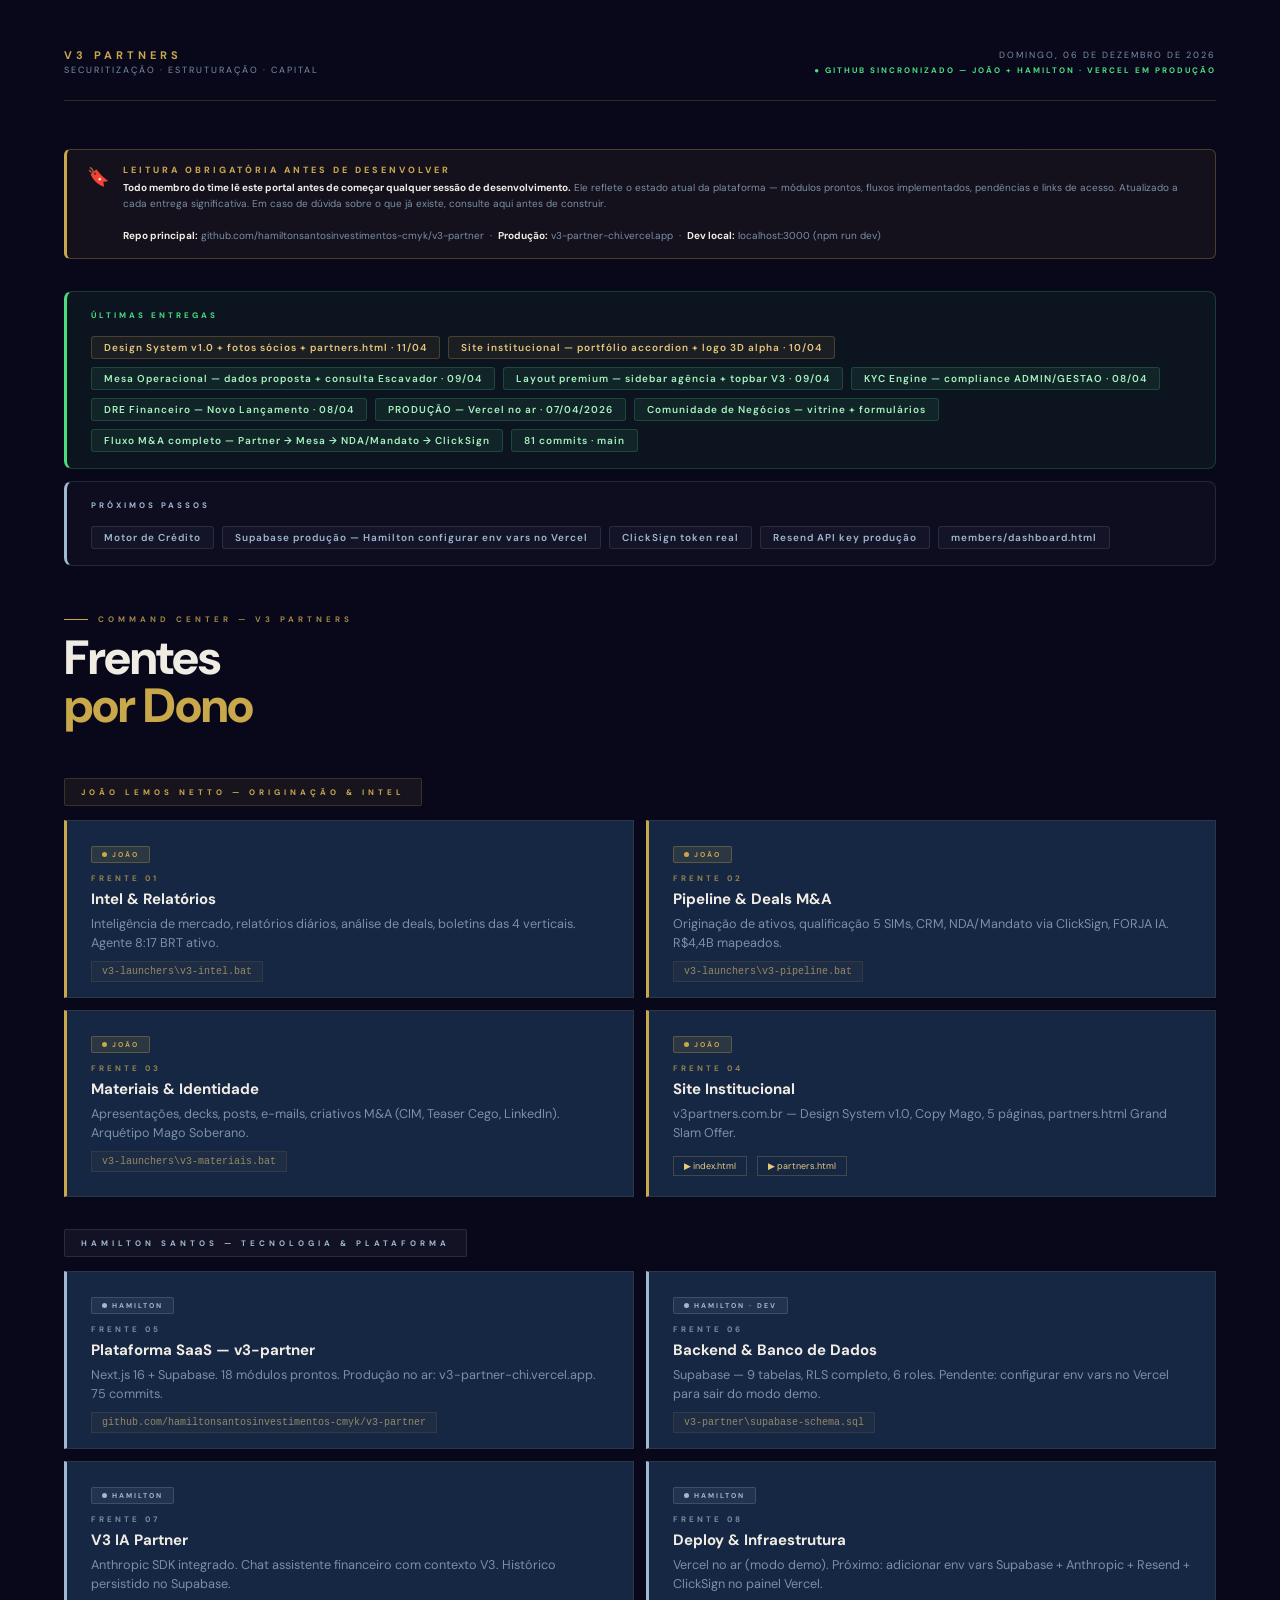
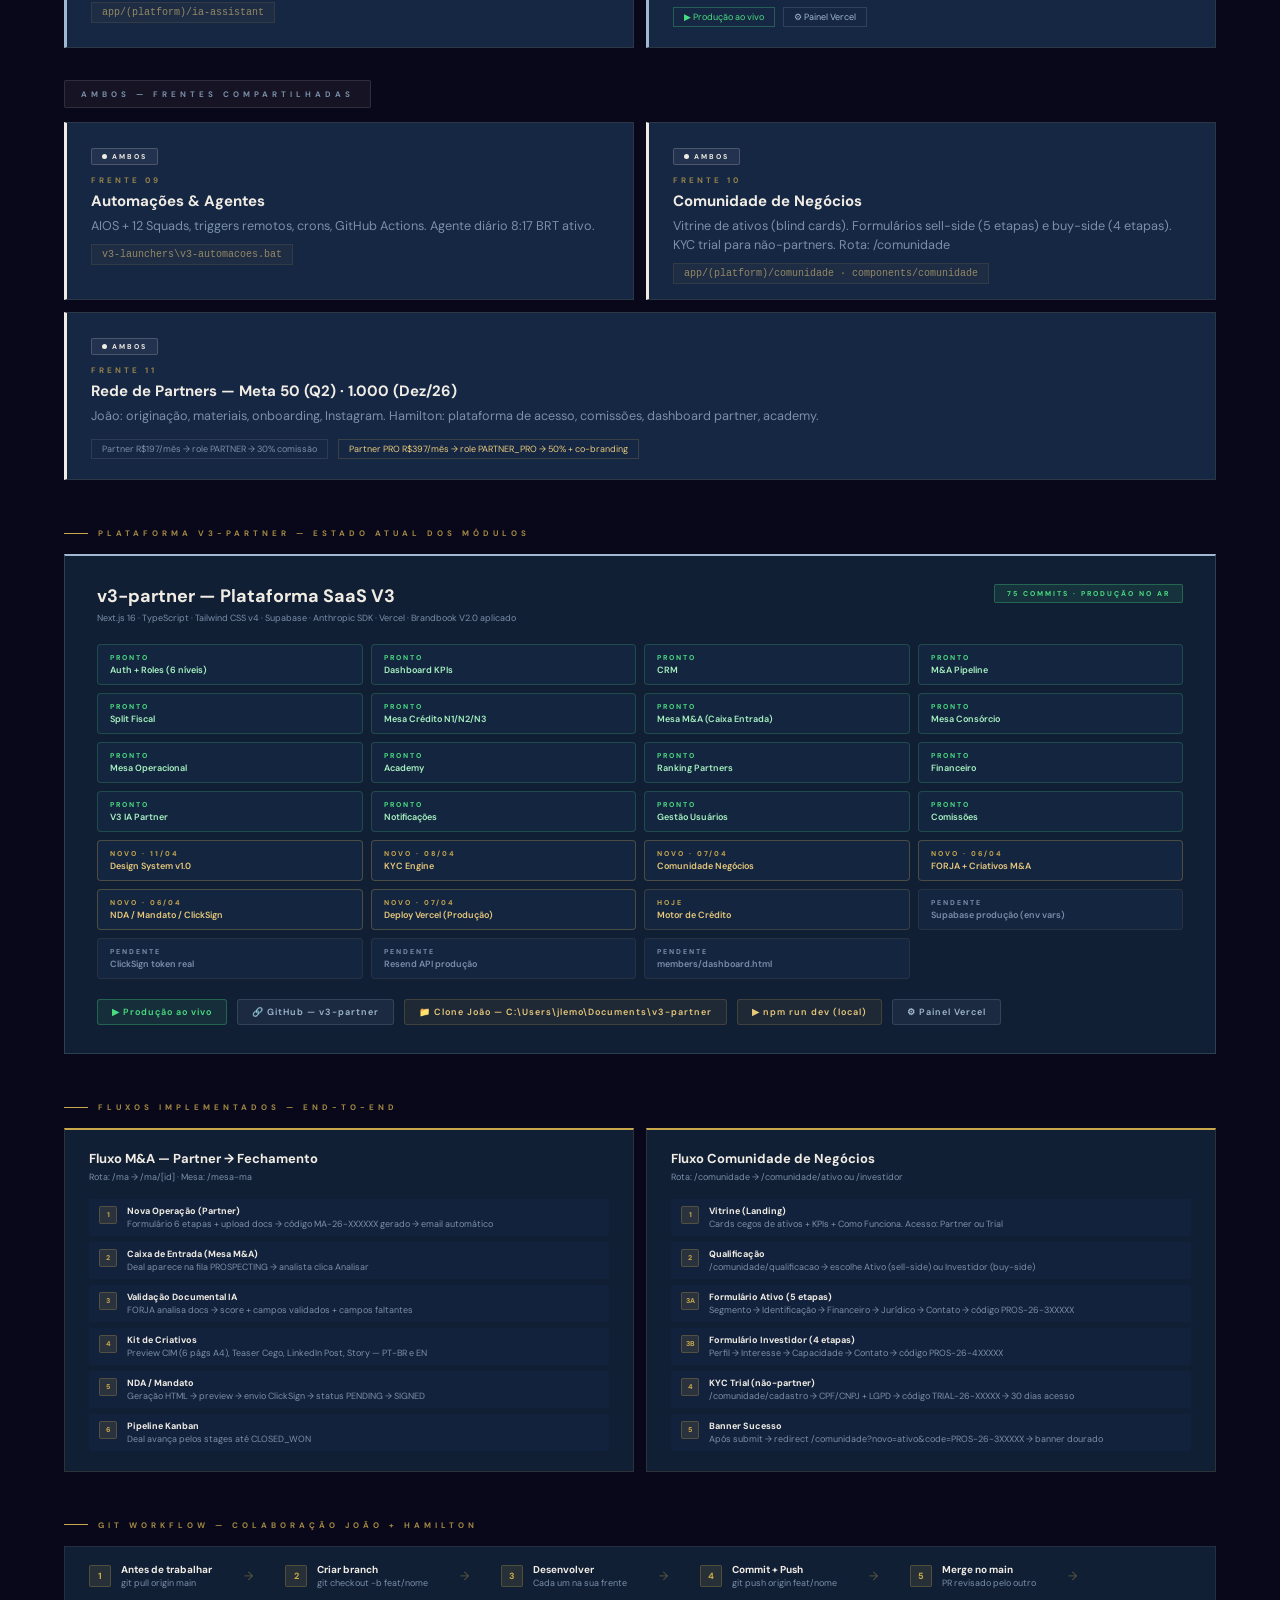
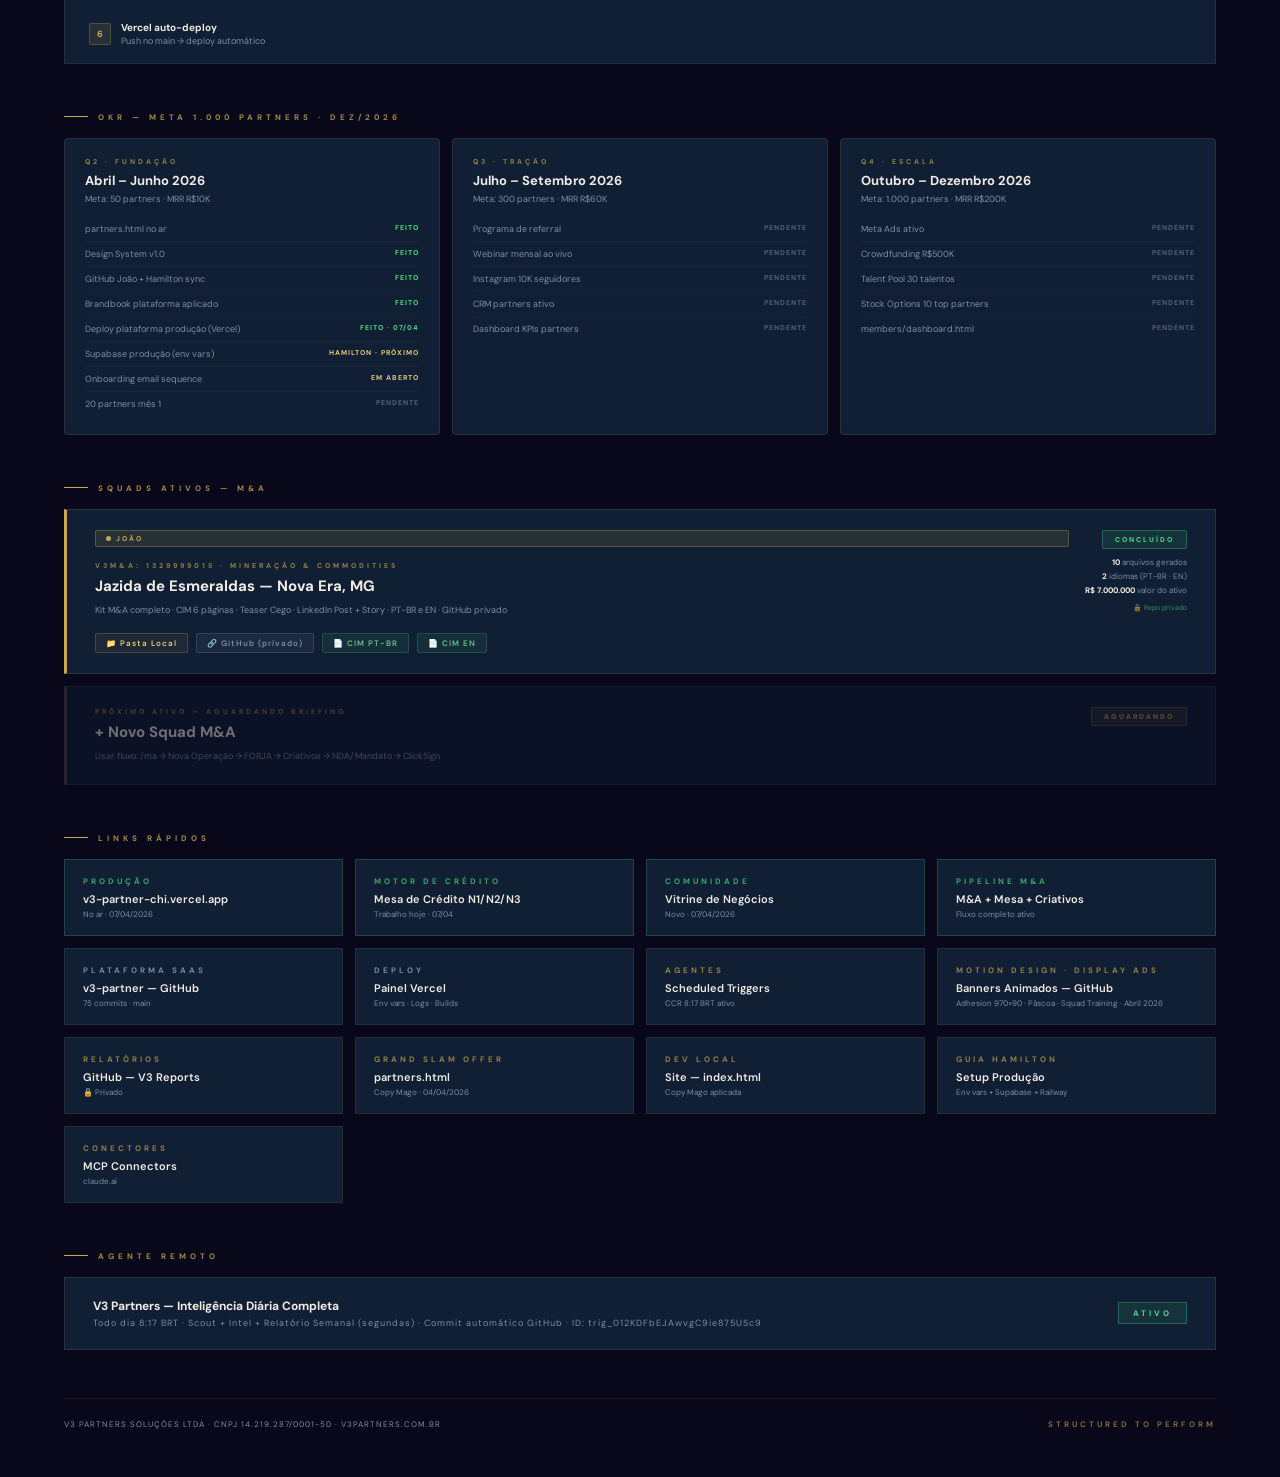
==== commit ffe49c6f: "chore: atualiza portal command center — estado 11/04/2026 - Adiciona entregas 08-11/04: KYC Engine, " ====
--- a/index.html
+++ b/index.html
@@ -328,22 +328,26 @@
 <div class="status-bar">
   <span class="status-bar-label">Últimas entregas</span>
   <div class="status-bar-items">
-    <span class="status-chip gold">PRODUÇÃO — Vercel no ar · 07/04/2026</span>
+    <span class="status-chip gold">Design System v1.0 + fotos sócios + partners.html · 11/04</span>
+    <span class="status-chip gold">Site institucional — portfólio accordion + logo 3D alpha · 10/04</span>
+    <span class="status-chip">Mesa Operacional — dados proposta + consulta Escavador · 09/04</span>
+    <span class="status-chip">Layout premium — sidebar agência + topbar V3 · 09/04</span>
+    <span class="status-chip">KYC Engine — compliance ADMIN/GESTAO · 08/04</span>
+    <span class="status-chip">DRE Financeiro — Novo Lançamento · 08/04</span>
+    <span class="status-chip">PRODUÇÃO — Vercel no ar · 07/04/2026</span>
     <span class="status-chip">Comunidade de Negócios — vitrine + formulários</span>
     <span class="status-chip">Fluxo M&amp;A completo — Partner → Mesa → NDA/Mandato → ClickSign</span>
-    <span class="status-chip">FORJA — validação IA de deals</span>
-    <span class="status-chip">Preview criativos — CIM, Teaser, LinkedIn</span>
-    <span class="status-chip">Correções RHF — Controller + validações</span>
-    <span class="status-chip">75 commits · main</span>
+    <span class="status-chip">81 commits · main</span>
   </div>
 </div>
 <div class="status-bar" style="margin-bottom:48px; background: rgba(122,143,168,0.04); border-color: rgba(122,143,168,0.2); border-left-color: #A0B8D0;">
   <span class="status-bar-label" style="color:#A0B8D0;">Próximos passos</span>
   <div class="status-bar-items">
-    <span class="status-chip" style="background:rgba(122,143,168,0.06); border-color:rgba(122,143,168,0.2); color:#A0B8D0;">Motor de Crédito — trabalho hoje</span>
+    <span class="status-chip" style="background:rgba(122,143,168,0.06); border-color:rgba(122,143,168,0.2); color:#A0B8D0;">Motor de Crédito</span>
     <span class="status-chip" style="background:rgba(122,143,168,0.06); border-color:rgba(122,143,168,0.2); color:#A0B8D0;">Supabase produção — Hamilton configurar env vars no Vercel</span>
     <span class="status-chip" style="background:rgba(122,143,168,0.06); border-color:rgba(122,143,168,0.2); color:#A0B8D0;">ClickSign token real</span>
     <span class="status-chip" style="background:rgba(122,143,168,0.06); border-color:rgba(122,143,168,0.2); color:#A0B8D0;">Resend API key produção</span>
+    <span class="status-chip" style="background:rgba(122,143,168,0.06); border-color:rgba(122,143,168,0.2); color:#A0B8D0;">members/dashboard.html</span>
   </div>
 </div>
 
@@ -495,6 +499,8 @@
     <div class="module-chip done"><span>Pronto</span>Notificações</div>
     <div class="module-chip done"><span>Pronto</span>Gestão Usuários</div>
     <div class="module-chip done"><span>Pronto</span>Comissões</div>
+    <div class="module-chip new"><span>Novo · 11/04</span>Design System v1.0</div>
+    <div class="module-chip new"><span>Novo · 08/04</span>KYC Engine</div>
     <div class="module-chip new"><span>Novo · 07/04</span>Comunidade Negócios</div>
     <div class="module-chip new"><span>Novo · 06/04</span>FORJA + Criativos M&amp;A</div>
     <div class="module-chip new"><span>Novo · 06/04</span>NDA / Mandato / ClickSign</div>
@@ -503,6 +509,7 @@
     <div class="module-chip"><span>Pendente</span>Supabase produção (env vars)</div>
     <div class="module-chip"><span>Pendente</span>ClickSign token real</div>
     <div class="module-chip"><span>Pendente</span>Resend API produção</div>
+    <div class="module-chip"><span>Pendente</span>members/dashboard.html</div>
   </div>
   <div class="platform-links">
     <a class="plat-link prod" href="https://v3-partner-chi.vercel.app" target="_blank">&#9654; Produção ao vivo</a>
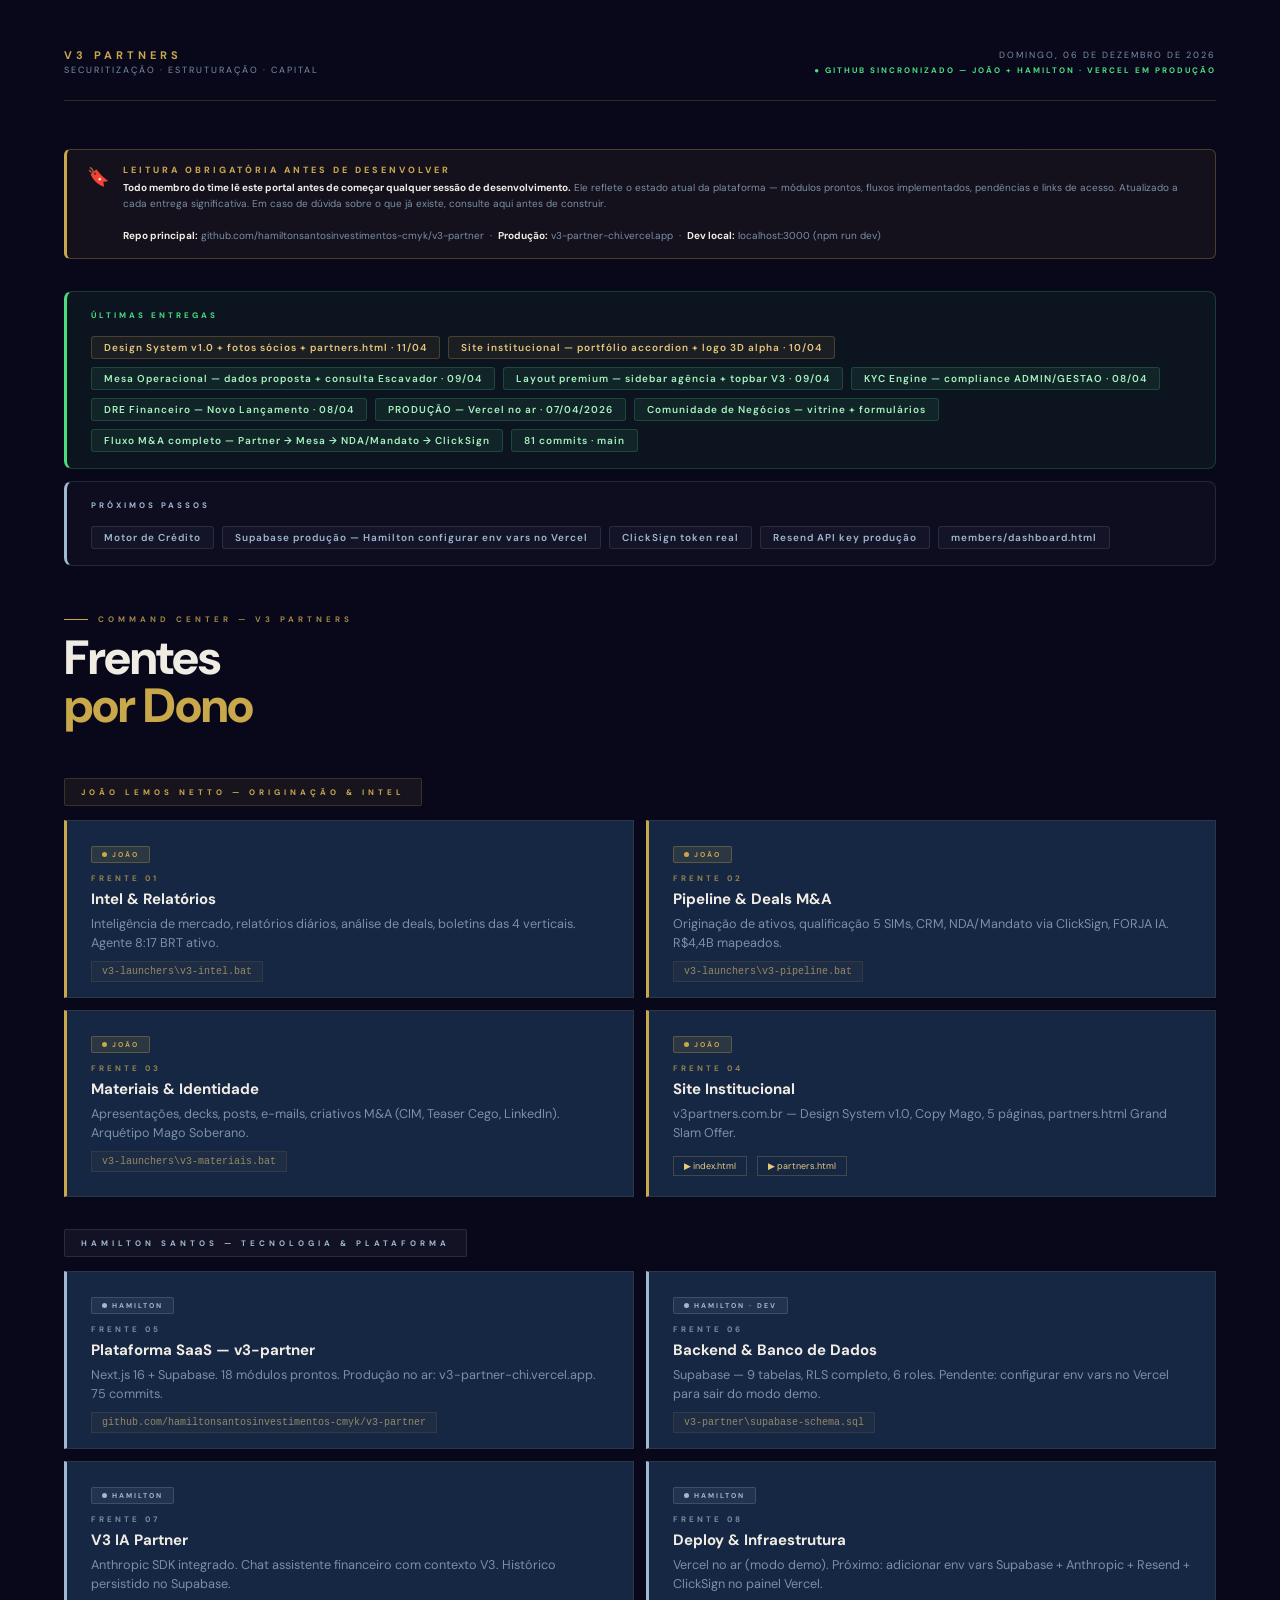
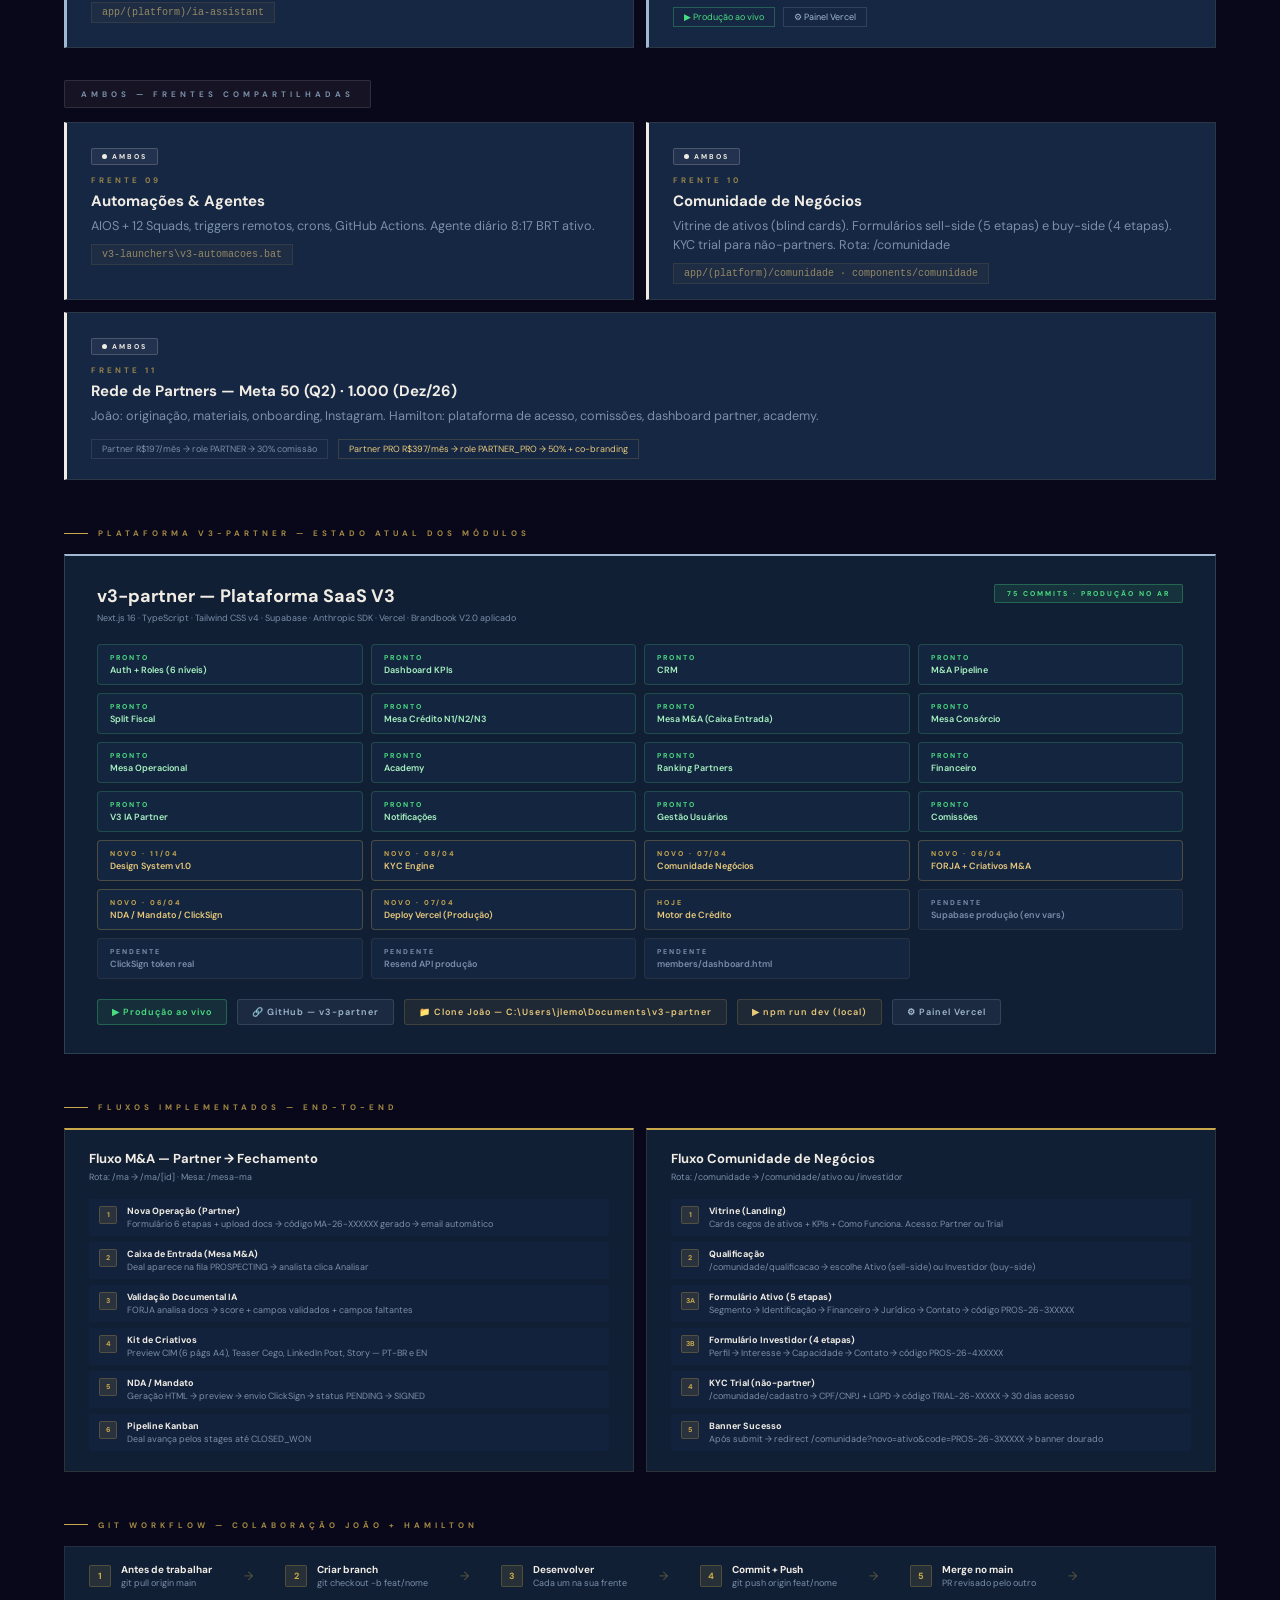
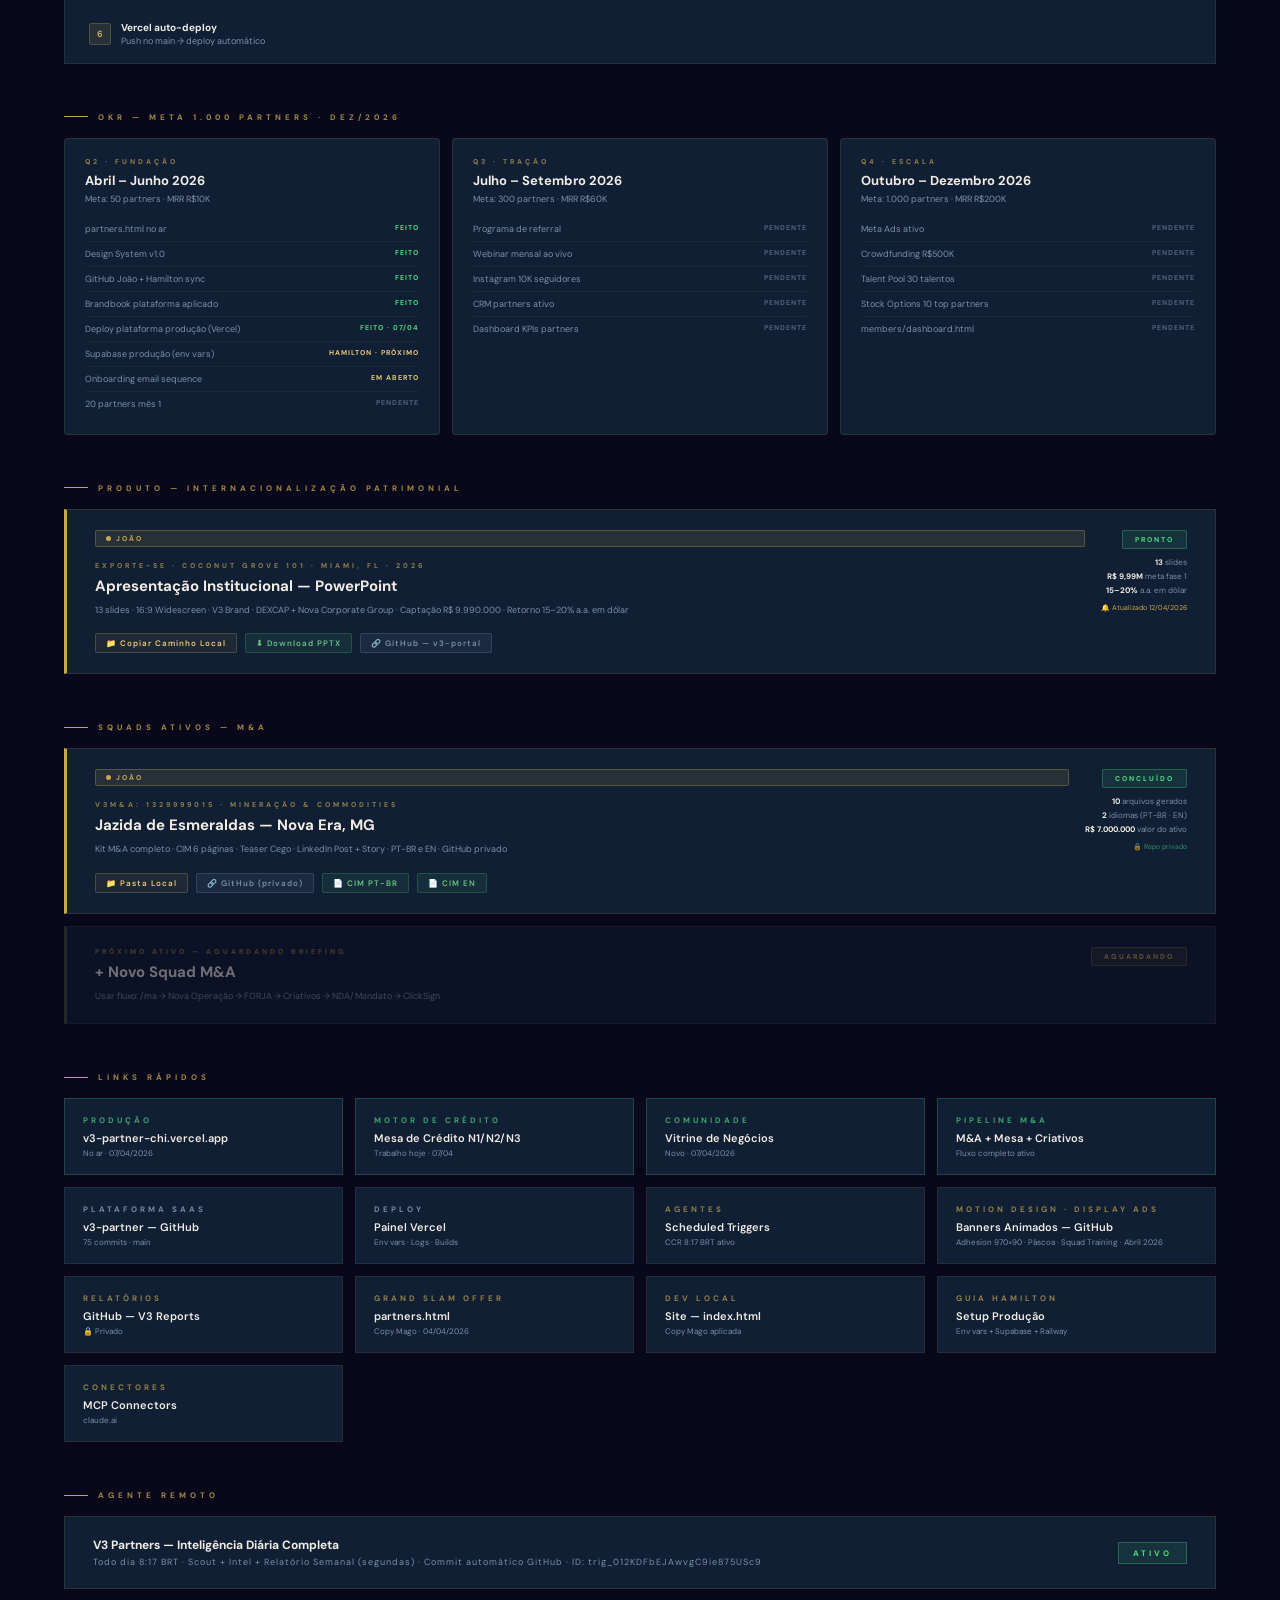
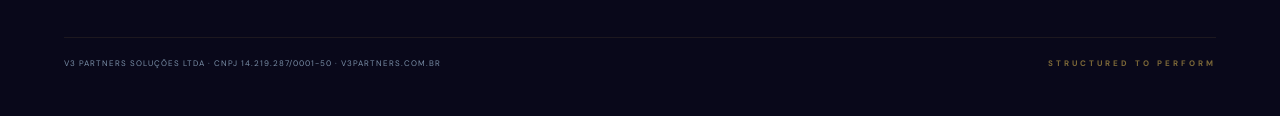
==== commit 65ee71e0: "feat: adiciona apresentação EXPORTE-SE Coconut Grove 101 - PPTX 13 slides, 16:9 widescreen, V3 brand" ====
--- a/index.html
+++ b/index.html
@@ -634,6 +634,36 @@
 </div>
 
 
+<!-- PRODUTO EXPORTE-SE -->
+<div class="eyebrow" style="margin-bottom:16px;">
+  <div class="eyebrow-line"></div>
+  <div class="eyebrow-text">Produto — Internacionalização Patrimonial</div>
+</div>
+<div class="squads" style="margin-bottom:48px;">
+  <div class="squad-card" style="border-left-color: #C9A84C;">
+    <div class="squad-meta">
+      <div class="owner owner-joao" style="margin-bottom:8px;"><div class="owner-dot"></div>João</div>
+      <div class="squad-id">EXPORTE-SE · Coconut Grove 101 · Miami, FL · 2026</div>
+      <div class="squad-title">Apresentação Institucional — PowerPoint</div>
+      <div class="squad-sub">13 slides · 16:9 Widescreen · V3 Brand · DEXCAP + Nova Corporate Group · Captação R$ 9.990.000 · Retorno 15–20% a.a. em dólar</div>
+      <div class="squad-paths">
+        <a class="squad-link local" href="#" onclick="copiarCaminho('C:\\Users\\jlemo\\Documents\\v3partners\\EXPORTE-SE-CoconutGrove101-V3Partners-v2.pptx');return false;">&#128193; Copiar Caminho Local</a>
+        <a class="squad-link output" href="https://raw.githubusercontent.com/Jlnetto35/v3-portal/main/EXPORTE-SE-CoconutGrove101-V3Partners-v2.pptx" download>&#11015; Download PPTX</a>
+        <a class="squad-link github" href="https://github.com/Jlnetto35/v3-portal" target="_blank">&#128279; GitHub — v3-portal</a>
+      </div>
+    </div>
+    <div class="squad-right">
+      <div class="squad-badge ativo">Pronto</div>
+      <div class="squad-outputs">
+        <div class="squad-stat"><strong>13</strong> slides</div>
+        <div class="squad-stat"><strong>R$ 9,99M</strong> meta fase 1</div>
+        <div class="squad-stat"><strong>15–20%</strong> a.a. em dólar</div>
+        <div class="squad-stat" style="color:#C9A84C; margin-top:4px; font-size:7px;">&#128276; Atualizado 12/04/2026</div>
+      </div>
+    </div>
+  </div>
+</div>
+
 <!-- SQUADS M&A -->
 <div class="eyebrow" style="margin-bottom:16px;">
   <div class="eyebrow-line"></div>
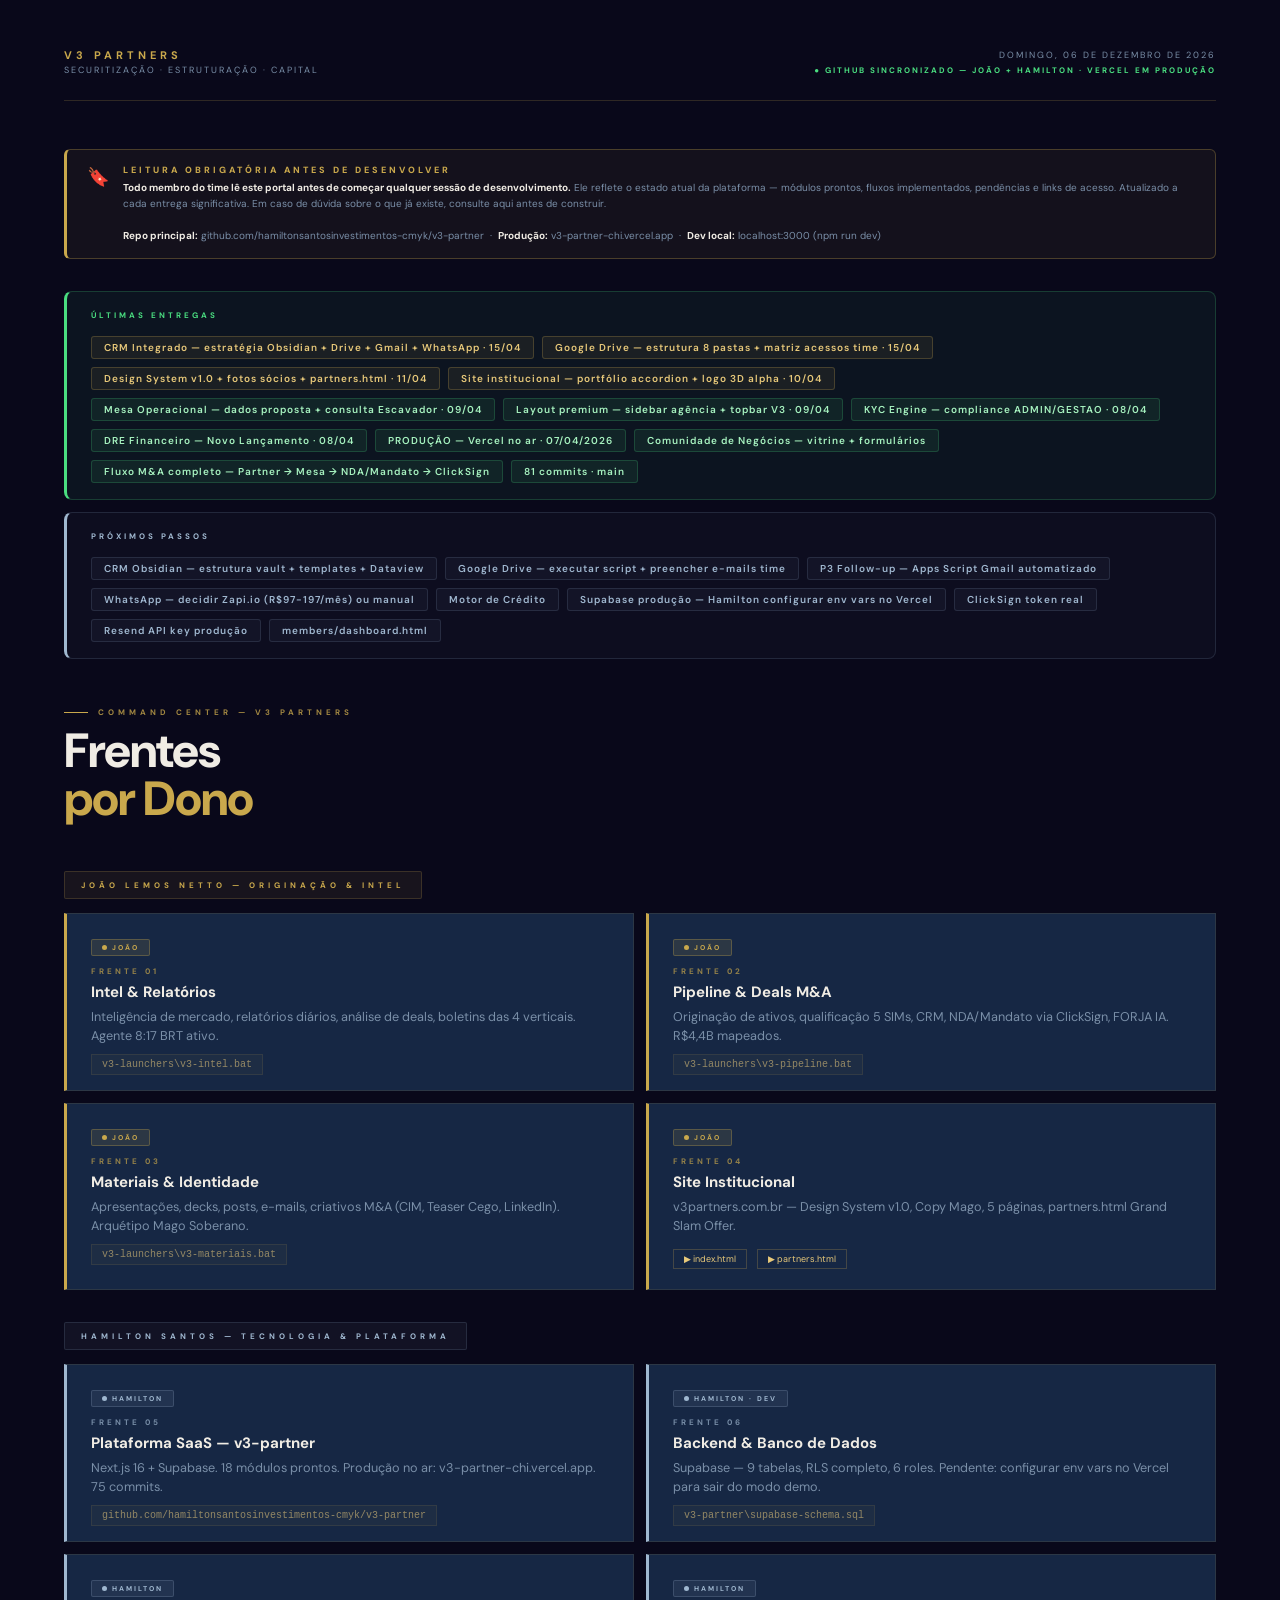
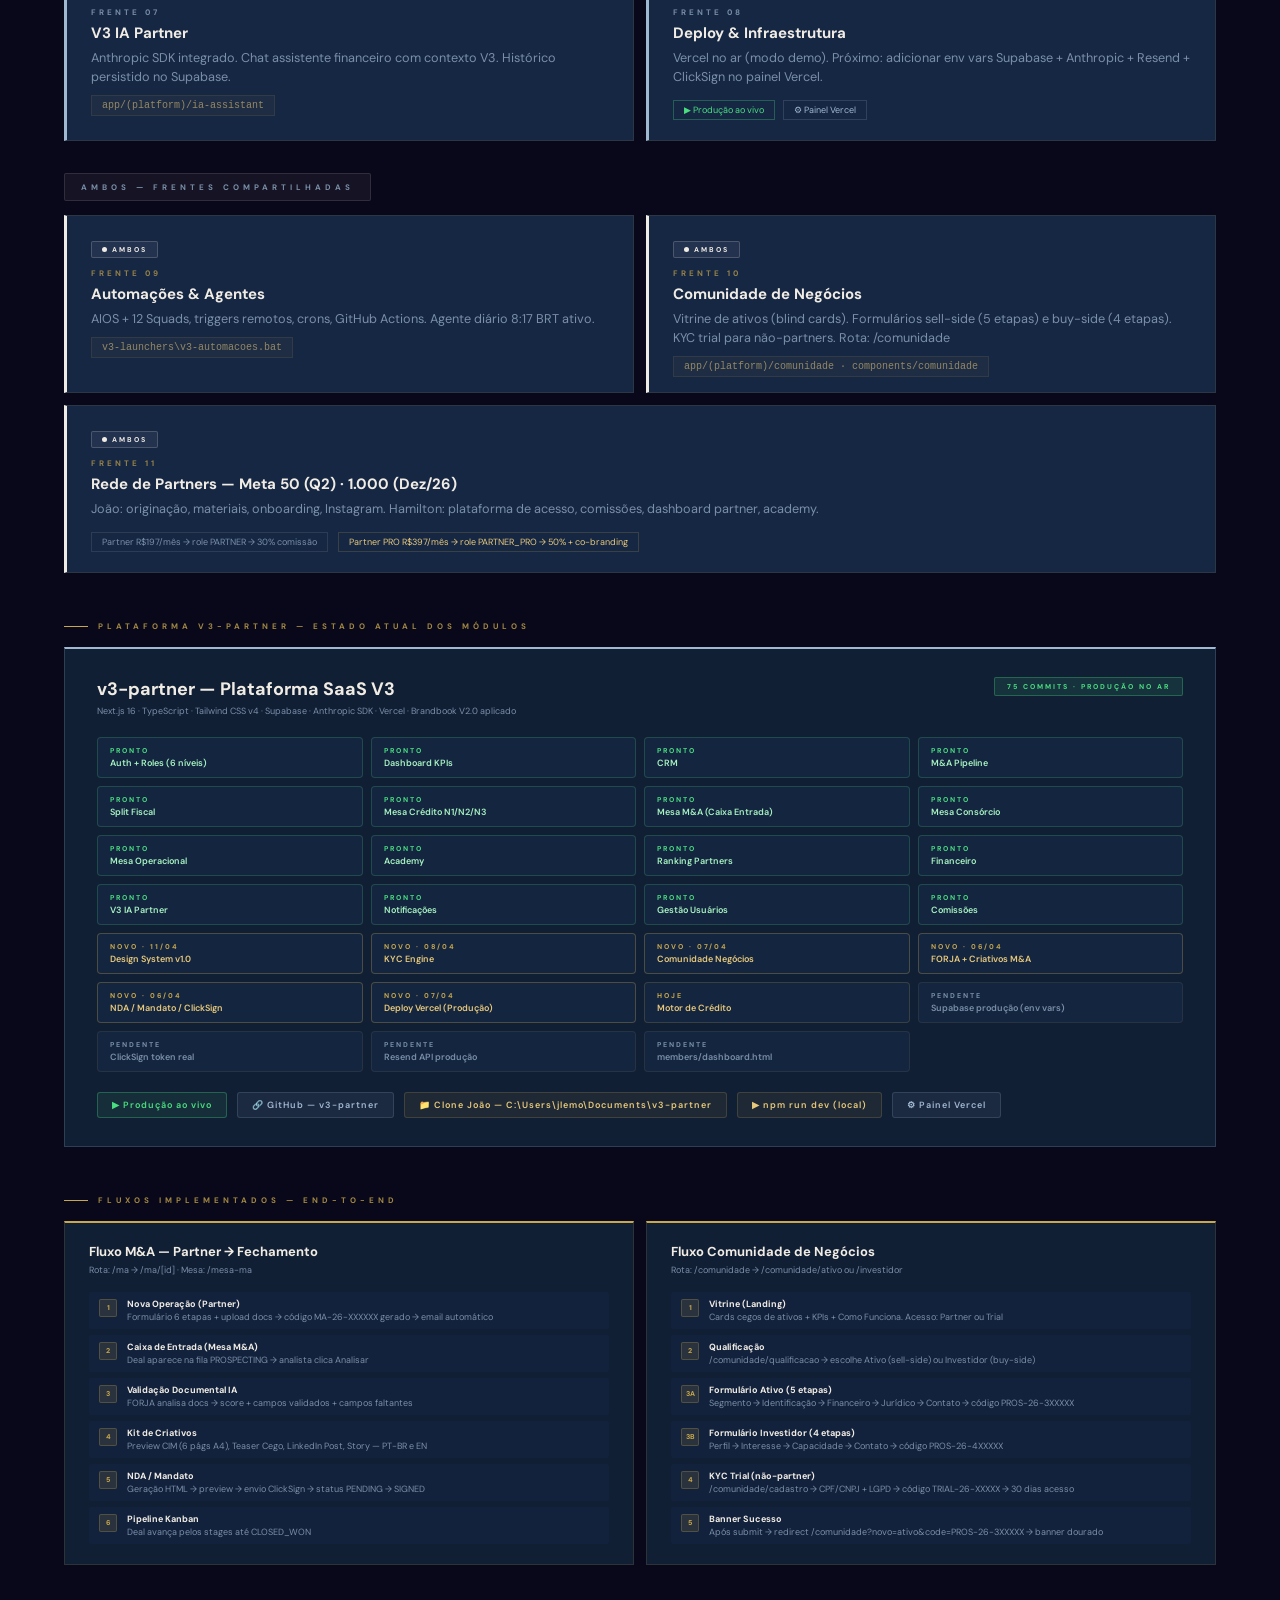
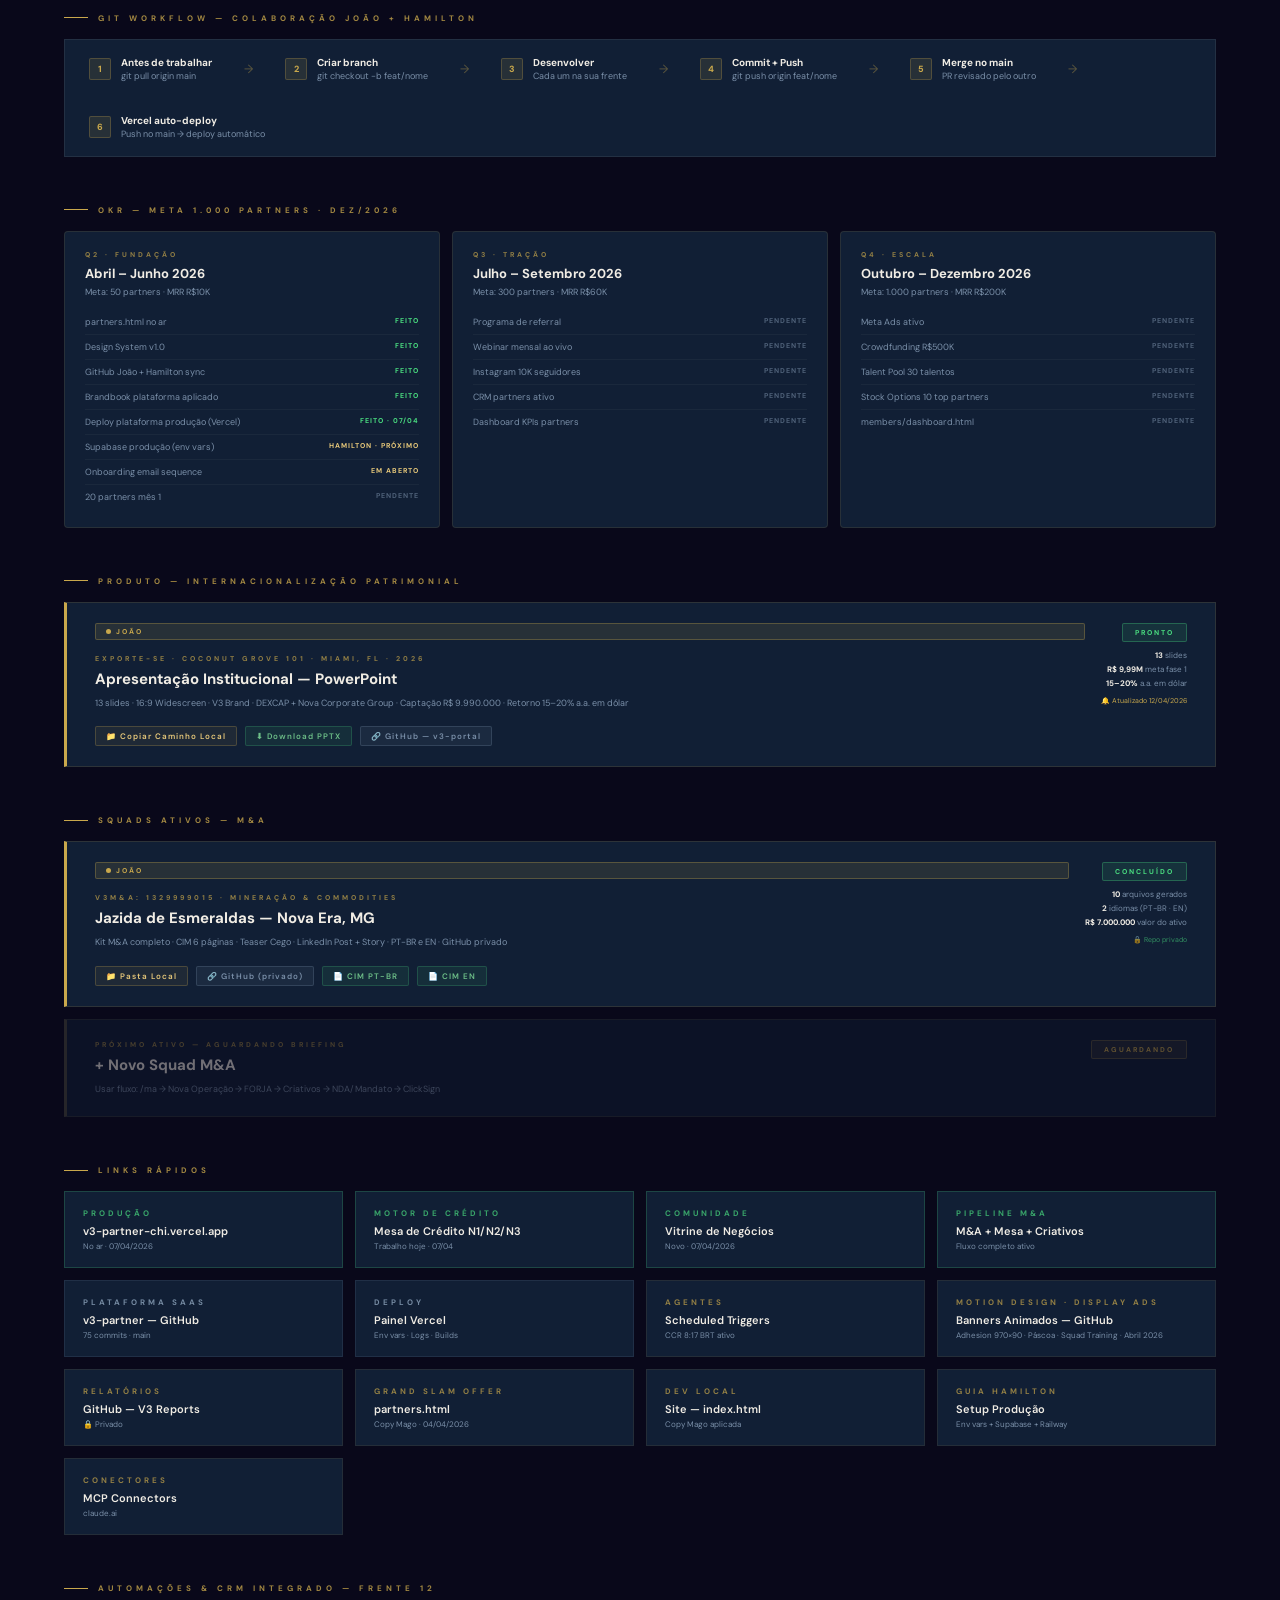
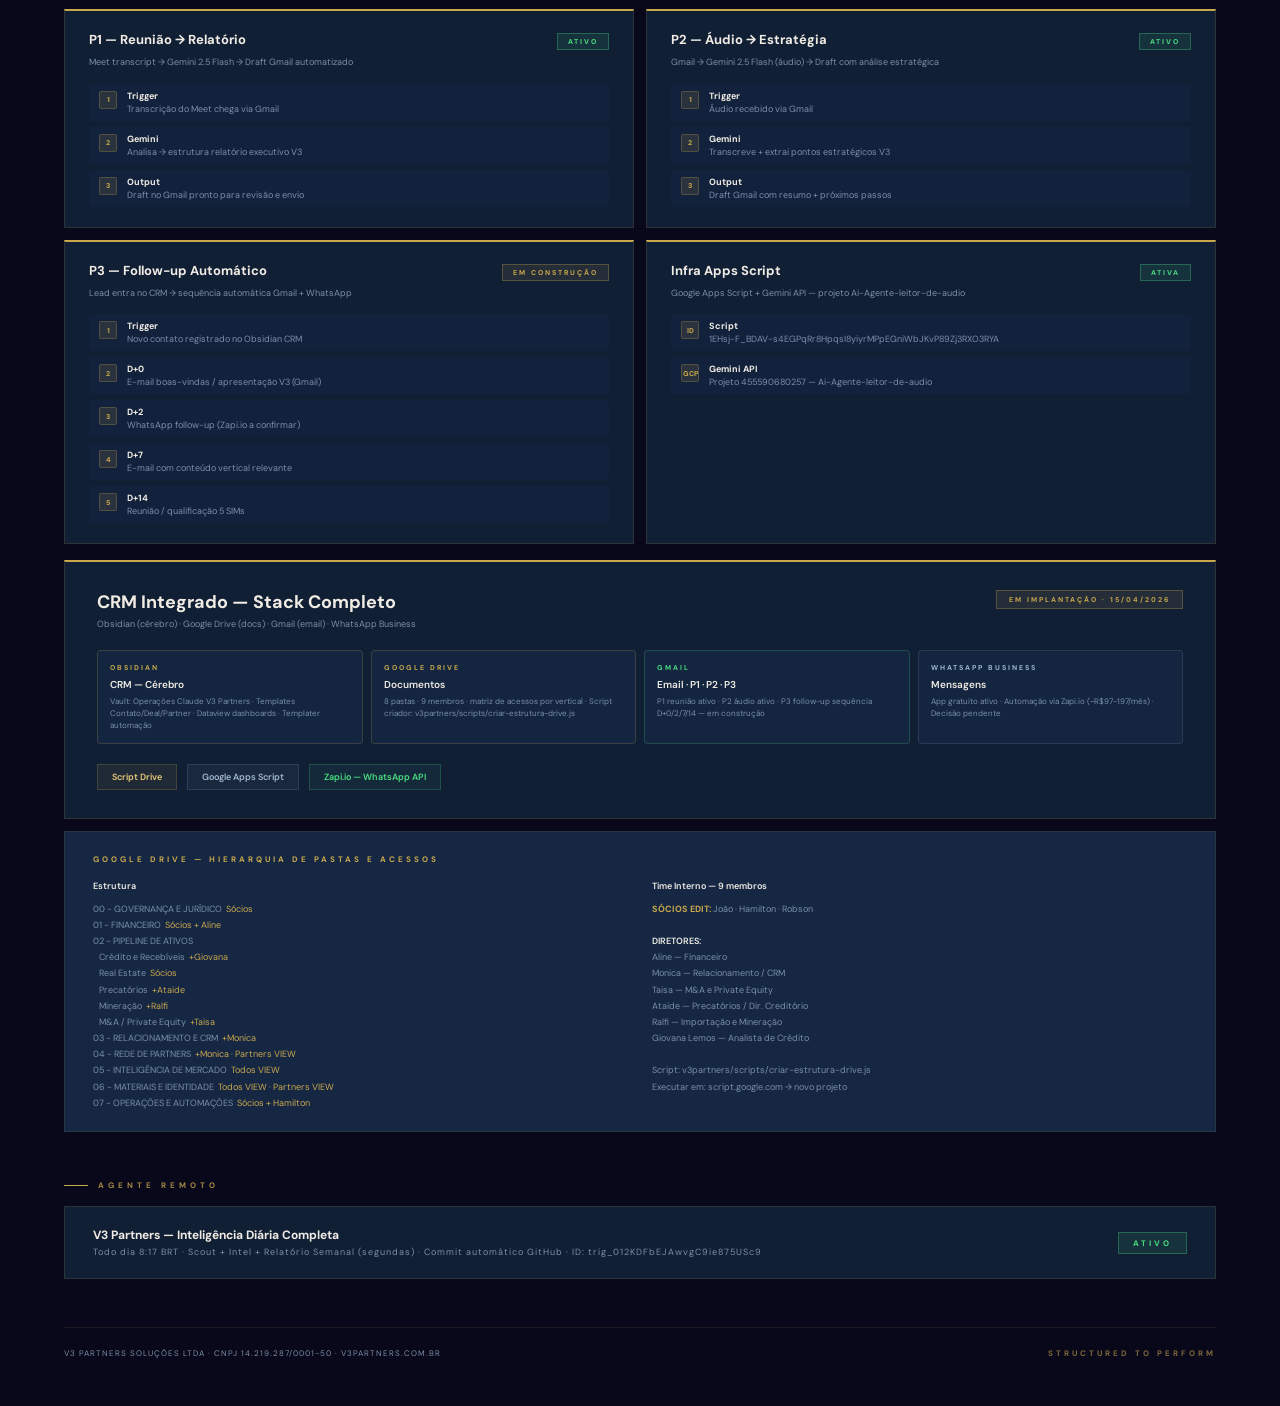
==== commit 9c3af166: "feat: Frente 12 — CRM integrado + automações P1/P2/P3 + Google Drive - Adiciona seção completa de Au" ====
--- a/index.html
+++ b/index.html
@@ -328,6 +328,8 @@
 <div class="status-bar">
   <span class="status-bar-label">Últimas entregas</span>
   <div class="status-bar-items">
+    <span class="status-chip gold">CRM Integrado — estratégia Obsidian + Drive + Gmail + WhatsApp · 15/04</span>
+    <span class="status-chip gold">Google Drive — estrutura 8 pastas + matriz acessos time · 15/04</span>
     <span class="status-chip gold">Design System v1.0 + fotos sócios + partners.html · 11/04</span>
     <span class="status-chip gold">Site institucional — portfólio accordion + logo 3D alpha · 10/04</span>
     <span class="status-chip">Mesa Operacional — dados proposta + consulta Escavador · 09/04</span>
@@ -343,6 +345,10 @@
 <div class="status-bar" style="margin-bottom:48px; background: rgba(122,143,168,0.04); border-color: rgba(122,143,168,0.2); border-left-color: #A0B8D0;">
   <span class="status-bar-label" style="color:#A0B8D0;">Próximos passos</span>
   <div class="status-bar-items">
+    <span class="status-chip" style="background:rgba(122,143,168,0.06); border-color:rgba(122,143,168,0.2); color:#A0B8D0;">CRM Obsidian — estrutura vault + templates + Dataview</span>
+    <span class="status-chip" style="background:rgba(122,143,168,0.06); border-color:rgba(122,143,168,0.2); color:#A0B8D0;">Google Drive — executar script + preencher e-mails time</span>
+    <span class="status-chip" style="background:rgba(122,143,168,0.06); border-color:rgba(122,143,168,0.2); color:#A0B8D0;">P3 Follow-up — Apps Script Gmail automatizado</span>
+    <span class="status-chip" style="background:rgba(122,143,168,0.06); border-color:rgba(122,143,168,0.2); color:#A0B8D0;">WhatsApp — decidir Zapi.io (R$97-197/mês) ou manual</span>
     <span class="status-chip" style="background:rgba(122,143,168,0.06); border-color:rgba(122,143,168,0.2); color:#A0B8D0;">Motor de Crédito</span>
     <span class="status-chip" style="background:rgba(122,143,168,0.06); border-color:rgba(122,143,168,0.2); color:#A0B8D0;">Supabase produção — Hamilton configurar env vars no Vercel</span>
     <span class="status-chip" style="background:rgba(122,143,168,0.06); border-color:rgba(122,143,168,0.2); color:#A0B8D0;">ClickSign token real</span>
@@ -780,6 +786,140 @@
 </div>
 
 
+<!-- AUTOMAÇÕES & CRM -->
+<div class="eyebrow" style="margin-bottom:16px;">
+  <div class="eyebrow-line"></div>
+  <div class="eyebrow-text">Automações & CRM Integrado — Frente 12</div>
+</div>
+
+<!-- AUTOMAÇÕES P1/P2/P3 -->
+<div class="fluxo-grid" style="margin-bottom:16px;">
+  <div class="fluxo-card">
+    <div style="display:flex; justify-content:space-between; align-items:center; margin-bottom:4px;">
+      <div class="fluxo-title">P1 — Reunião → Relatório</div>
+      <span style="font-size:7px; font-weight:700; letter-spacing:2px; text-transform:uppercase; padding:3px 10px; background:rgba(74,222,128,0.1); border:1px solid rgba(74,222,128,0.3); color:#4ade80;">Ativo</span>
+    </div>
+    <div class="fluxo-sub">Meet transcript → Gemini 2.5 Flash → Draft Gmail automatizado</div>
+    <div class="fluxo-steps">
+      <div class="fluxo-step"><div class="fluxo-step-n">1</div><div><strong>Trigger</strong>Transcrição do Meet chega via Gmail</div></div>
+      <div class="fluxo-step"><div class="fluxo-step-n">2</div><div><strong>Gemini</strong>Analisa → estrutura relatório executivo V3</div></div>
+      <div class="fluxo-step"><div class="fluxo-step-n">3</div><div><strong>Output</strong>Draft no Gmail pronto para revisão e envio</div></div>
+    </div>
+  </div>
+  <div class="fluxo-card">
+    <div style="display:flex; justify-content:space-between; align-items:center; margin-bottom:4px;">
+      <div class="fluxo-title">P2 — Áudio → Estratégia</div>
+      <span style="font-size:7px; font-weight:700; letter-spacing:2px; text-transform:uppercase; padding:3px 10px; background:rgba(74,222,128,0.1); border:1px solid rgba(74,222,128,0.3); color:#4ade80;">Ativo</span>
+    </div>
+    <div class="fluxo-sub">Gmail → Gemini 2.5 Flash (áudio) → Draft com análise estratégica</div>
+    <div class="fluxo-steps">
+      <div class="fluxo-step"><div class="fluxo-step-n">1</div><div><strong>Trigger</strong>Áudio recebido via Gmail</div></div>
+      <div class="fluxo-step"><div class="fluxo-step-n">2</div><div><strong>Gemini</strong>Transcreve + extrai pontos estratégicos V3</div></div>
+      <div class="fluxo-step"><div class="fluxo-step-n">3</div><div><strong>Output</strong>Draft Gmail com resumo + próximos passos</div></div>
+    </div>
+  </div>
+  <div class="fluxo-card">
+    <div style="display:flex; justify-content:space-between; align-items:center; margin-bottom:4px;">
+      <div class="fluxo-title">P3 — Follow-up Automático</div>
+      <span style="font-size:7px; font-weight:700; letter-spacing:2px; text-transform:uppercase; padding:3px 10px; background:rgba(201,168,76,0.1); border:1px solid rgba(201,168,76,0.3); color:#C9A84C;">Em construção</span>
+    </div>
+    <div class="fluxo-sub">Lead entra no CRM → sequência automática Gmail + WhatsApp</div>
+    <div class="fluxo-steps">
+      <div class="fluxo-step"><div class="fluxo-step-n">1</div><div><strong>Trigger</strong>Novo contato registrado no Obsidian CRM</div></div>
+      <div class="fluxo-step"><div class="fluxo-step-n">2</div><div><strong>D+0</strong>E-mail boas-vindas / apresentação V3 (Gmail)</div></div>
+      <div class="fluxo-step"><div class="fluxo-step-n">3</div><div><strong>D+2</strong>WhatsApp follow-up (Zapi.io a confirmar)</div></div>
+      <div class="fluxo-step"><div class="fluxo-step-n">4</div><div><strong>D+7</strong>E-mail com conteúdo vertical relevante</div></div>
+      <div class="fluxo-step"><div class="fluxo-step-n">5</div><div><strong>D+14</strong>Reunião / qualificação 5 SIMs</div></div>
+    </div>
+  </div>
+  <div class="fluxo-card">
+    <div style="display:flex; justify-content:space-between; align-items:center; margin-bottom:4px;">
+      <div class="fluxo-title">Infra Apps Script</div>
+      <span style="font-size:7px; font-weight:700; letter-spacing:2px; text-transform:uppercase; padding:3px 10px; background:rgba(74,222,128,0.1); border:1px solid rgba(74,222,128,0.3); color:#4ade80;">Ativa</span>
+    </div>
+    <div class="fluxo-sub">Google Apps Script + Gemini API — projeto Ai-Agente-leitor-de-audio</div>
+    <div class="fluxo-steps">
+      <div class="fluxo-step"><div class="fluxo-step-n">ID</div><div><strong>Script</strong>1EHsj-F_BDAV-s4EGPqRr8HpqsI8yiyrMPpEGniWbJKvP89Zj3RXO3RYA</div></div>
+      <div class="fluxo-step"><div class="fluxo-step-n">GCP</div><div><strong>Gemini API</strong>Projeto 455590680257 — Ai-Agente-leitor-de-audio</div></div>
+    </div>
+  </div>
+</div>
+
+<!-- CRM STACK -->
+<div style="background:#111F35; border:1px solid rgba(201,168,76,0.15); border-top:2px solid #C9A84C; padding:28px 32px; margin-bottom:12px;">
+  <div style="display:flex; justify-content:space-between; align-items:flex-start; margin-bottom:20px; flex-wrap:wrap; gap:12px;">
+    <div>
+      <div style="font-size:18px; font-weight:700; color:#F0ECE4;">CRM Integrado — Stack Completo</div>
+      <div style="font-size:9px; color:#7A8FA8; margin-top:4px;">Obsidian (cérebro) · Google Drive (docs) · Gmail (email) · WhatsApp Business</div>
+    </div>
+    <span style="font-size:7px; font-weight:700; letter-spacing:2px; text-transform:uppercase; padding:4px 12px; background:rgba(201,168,76,0.1); border:1px solid rgba(201,168,76,0.3); color:#C9A84C;">Em implantação · 15/04/2026</span>
+  </div>
+  <div style="display:grid; grid-template-columns:repeat(4,1fr); gap:8px; margin-bottom:20px;">
+    <div style="background:rgba(22,39,68,0.8); border:1px solid rgba(201,168,76,0.2); padding:12px; border-radius:4px;">
+      <div style="font-size:7px; font-weight:700; letter-spacing:2px; text-transform:uppercase; color:#C9A84C; margin-bottom:6px;">Obsidian</div>
+      <div style="font-size:10px; font-weight:600; color:#F0ECE4; margin-bottom:4px;">CRM — Cérebro</div>
+      <div style="font-size:8px; color:#7A8FA8; line-height:1.5;">Vault: Operações Claude V3 Partners · Templates Contato/Deal/Partner · Dataview dashboards · Templater automação</div>
+    </div>
+    <div style="background:rgba(22,39,68,0.8); border:1px solid rgba(201,168,76,0.2); padding:12px; border-radius:4px;">
+      <div style="font-size:7px; font-weight:700; letter-spacing:2px; text-transform:uppercase; color:#C9A84C; margin-bottom:6px;">Google Drive</div>
+      <div style="font-size:10px; font-weight:600; color:#F0ECE4; margin-bottom:4px;">Documentos</div>
+      <div style="font-size:8px; color:#7A8FA8; line-height:1.5;">8 pastas · 9 membros · matriz de acessos por vertical · Script criador: v3partners/scripts/criar-estrutura-drive.js</div>
+    </div>
+    <div style="background:rgba(22,39,68,0.8); border:1px solid rgba(74,222,128,0.2); padding:12px; border-radius:4px;">
+      <div style="font-size:7px; font-weight:700; letter-spacing:2px; text-transform:uppercase; color:#4ade80; margin-bottom:6px;">Gmail</div>
+      <div style="font-size:10px; font-weight:600; color:#F0ECE4; margin-bottom:4px;">Email · P1 · P2 · P3</div>
+      <div style="font-size:8px; color:#7A8FA8; line-height:1.5;">P1 reunião ativo · P2 áudio ativo · P3 follow-up sequência D+0/2/7/14 — em construção</div>
+    </div>
+    <div style="background:rgba(22,39,68,0.8); border:1px solid rgba(122,143,168,0.2); padding:12px; border-radius:4px;">
+      <div style="font-size:7px; font-weight:700; letter-spacing:2px; text-transform:uppercase; color:#A0B8D0; margin-bottom:6px;">WhatsApp Business</div>
+      <div style="font-size:10px; font-weight:600; color:#F0ECE4; margin-bottom:4px;">Mensagens</div>
+      <div style="font-size:8px; color:#7A8FA8; line-height:1.5;">App gratuito ativo · Automação via Zapi.io (~R$97-197/mês) · Decisão pendente</div>
+    </div>
+  </div>
+  <div style="display:flex; gap:10px; flex-wrap:wrap;">
+    <a style="font-size:9px; font-weight:600; padding:6px 14px; background:rgba(201,168,76,0.08); border:1px solid rgba(201,168,76,0.2); color:#E8C97A; text-decoration:none;" href="file:///C:/Users/jlemo/Documents/v3partners/scripts/criar-estrutura-drive.js" target="_blank">Script Drive</a>
+    <a style="font-size:9px; font-weight:600; padding:6px 14px; background:rgba(122,143,168,0.08); border:1px solid rgba(122,143,168,0.2); color:#A0B8D0; text-decoration:none;" href="https://script.google.com" target="_blank">Google Apps Script</a>
+    <a style="font-size:9px; font-weight:600; padding:6px 14px; background:rgba(74,222,128,0.06); border:1px solid rgba(74,222,128,0.2); color:#4ade80; text-decoration:none;" href="https://zapi.io" target="_blank">Zapi.io — WhatsApp API</a>
+  </div>
+</div>
+
+<!-- GOOGLE DRIVE ESTRUTURA -->
+<div style="background:#162744; border:1px solid rgba(201,168,76,0.1); padding:20px 28px; margin-bottom:48px; font-size:9px; color:#7A8FA8; line-height:1.8;">
+  <div style="font-size:8px; font-weight:700; letter-spacing:3px; text-transform:uppercase; color:#C9A84C; margin-bottom:12px;">Google Drive — Hierarquia de Pastas e Acessos</div>
+  <div style="display:grid; grid-template-columns:1fr 1fr; gap:24px;">
+    <div>
+      <div style="color:#F0ECE4; font-weight:600; margin-bottom:6px;">Estrutura</div>
+      00 - GOVERNANÇA E JURÍDICO &nbsp;<span style="color:#C9A84C;">Sócios</span><br>
+      01 - FINANCEIRO &nbsp;<span style="color:#C9A84C;">Sócios + Aline</span><br>
+      02 - PIPELINE DE ATIVOS<br>
+      &nbsp;&nbsp;&nbsp;Crédito e Recebíveis &nbsp;<span style="color:#C9A84C;">+Giovana</span><br>
+      &nbsp;&nbsp;&nbsp;Real Estate &nbsp;<span style="color:#C9A84C;">Sócios</span><br>
+      &nbsp;&nbsp;&nbsp;Precatórios &nbsp;<span style="color:#C9A84C;">+Ataide</span><br>
+      &nbsp;&nbsp;&nbsp;Mineração &nbsp;<span style="color:#C9A84C;">+Ralfi</span><br>
+      &nbsp;&nbsp;&nbsp;M&amp;A / Private Equity &nbsp;<span style="color:#C9A84C;">+Taisa</span><br>
+      03 - RELACIONAMENTO E CRM &nbsp;<span style="color:#C9A84C;">+Monica</span><br>
+      04 - REDE DE PARTNERS &nbsp;<span style="color:#C9A84C;">+Monica · Partners VIEW</span><br>
+      05 - INTELIGÊNCIA DE MERCADO &nbsp;<span style="color:#C9A84C;">Todos VIEW</span><br>
+      06 - MATERIAIS E IDENTIDADE &nbsp;<span style="color:#C9A84C;">Todos VIEW · Partners VIEW</span><br>
+      07 - OPERAÇÕES E AUTOMAÇÕES &nbsp;<span style="color:#C9A84C;">Sócios + Hamilton</span>
+    </div>
+    <div>
+      <div style="color:#F0ECE4; font-weight:600; margin-bottom:6px;">Time Interno — 9 membros</div>
+      <span style="color:#C9A84C; font-weight:700;">SÓCIOS EDIT:</span> João · Hamilton · Robson<br><br>
+      <span style="color:#F0ECE4; font-weight:600;">DIRETORES:</span><br>
+      Aline — Financeiro<br>
+      Monica — Relacionamento / CRM<br>
+      Taisa — M&amp;A e Private Equity<br>
+      Ataide — Precatórios / Dir. Creditório<br>
+      Ralfi — Importação e Mineração<br>
+      Giovana Lemos — Analista de Crédito<br><br>
+      <span style="color:#7A8FA8;">Script: v3partners/scripts/criar-estrutura-drive.js<br>
+      Executar em: script.google.com → novo projeto</span>
+    </div>
+  </div>
+</div>
+
+
 <!-- AGENTE REMOTO -->
 <div class="eyebrow" style="margin-bottom:16px;">
   <div class="eyebrow-line"></div>
